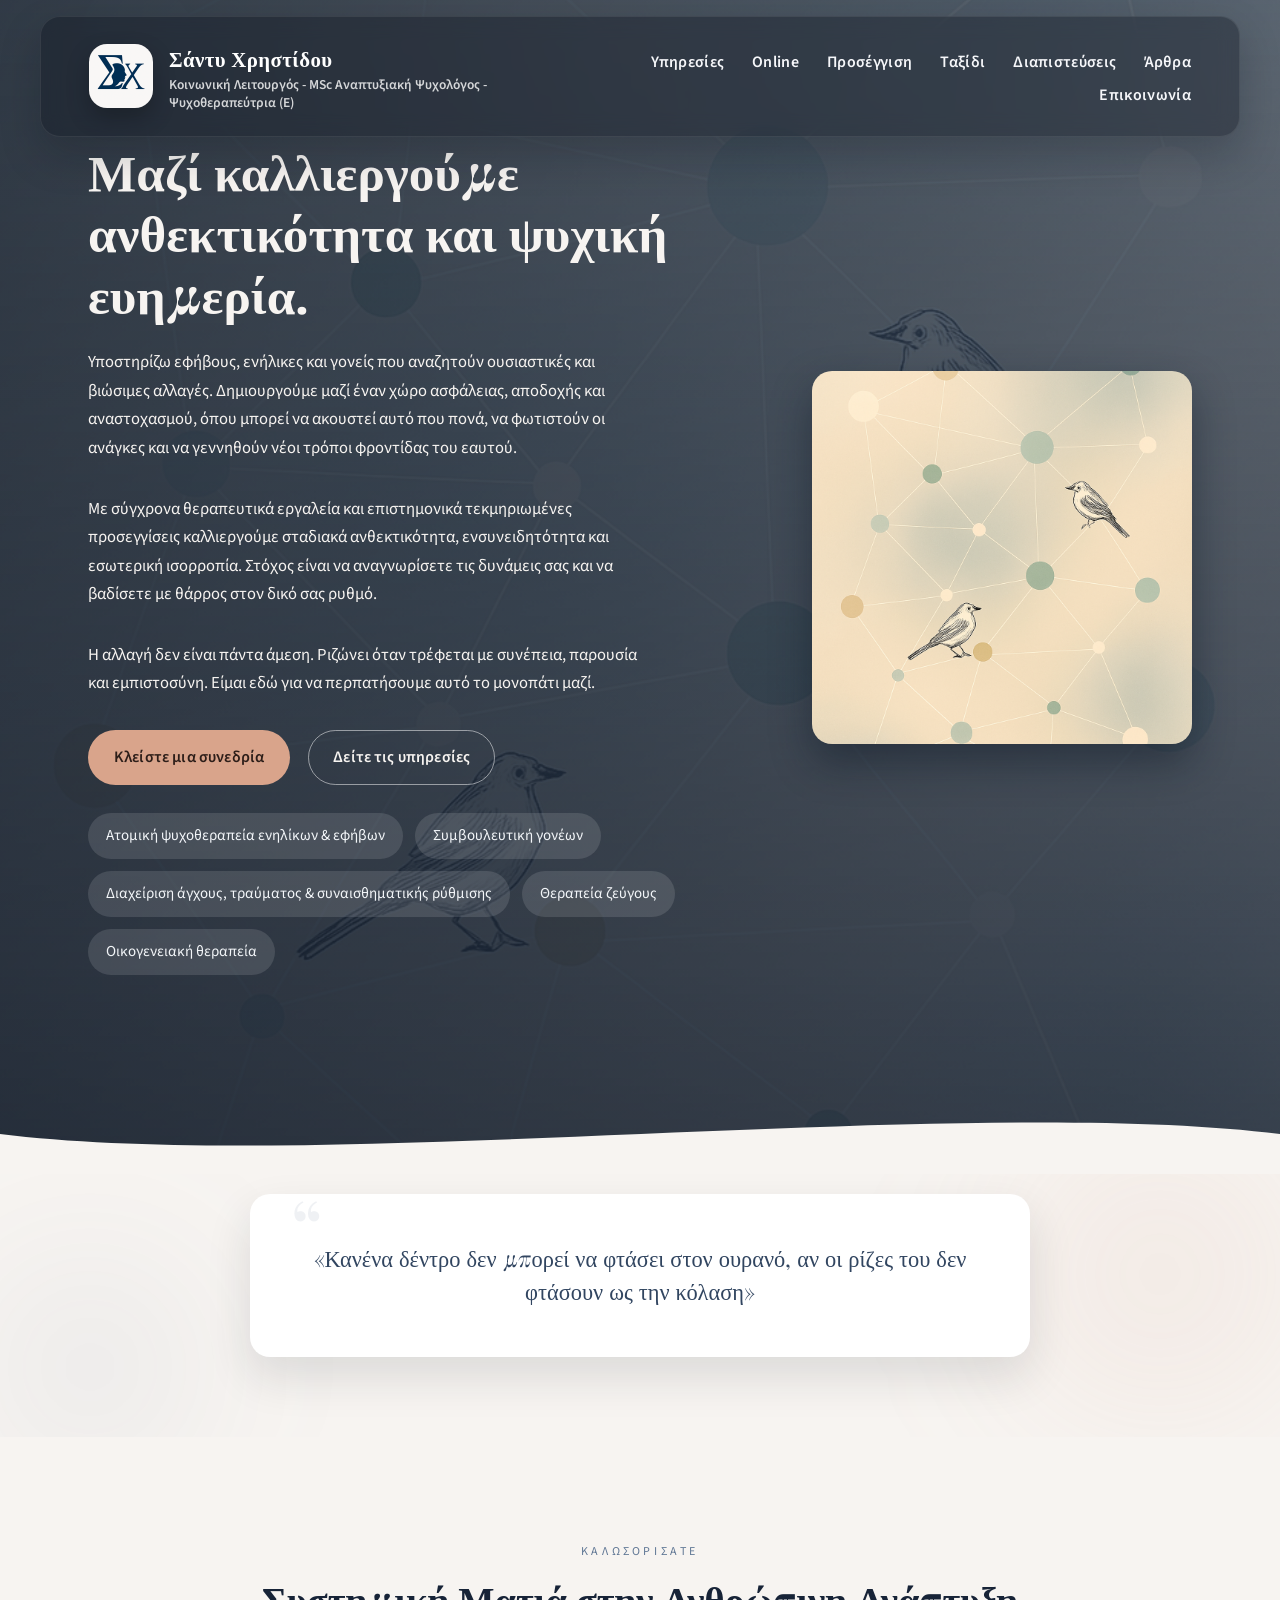
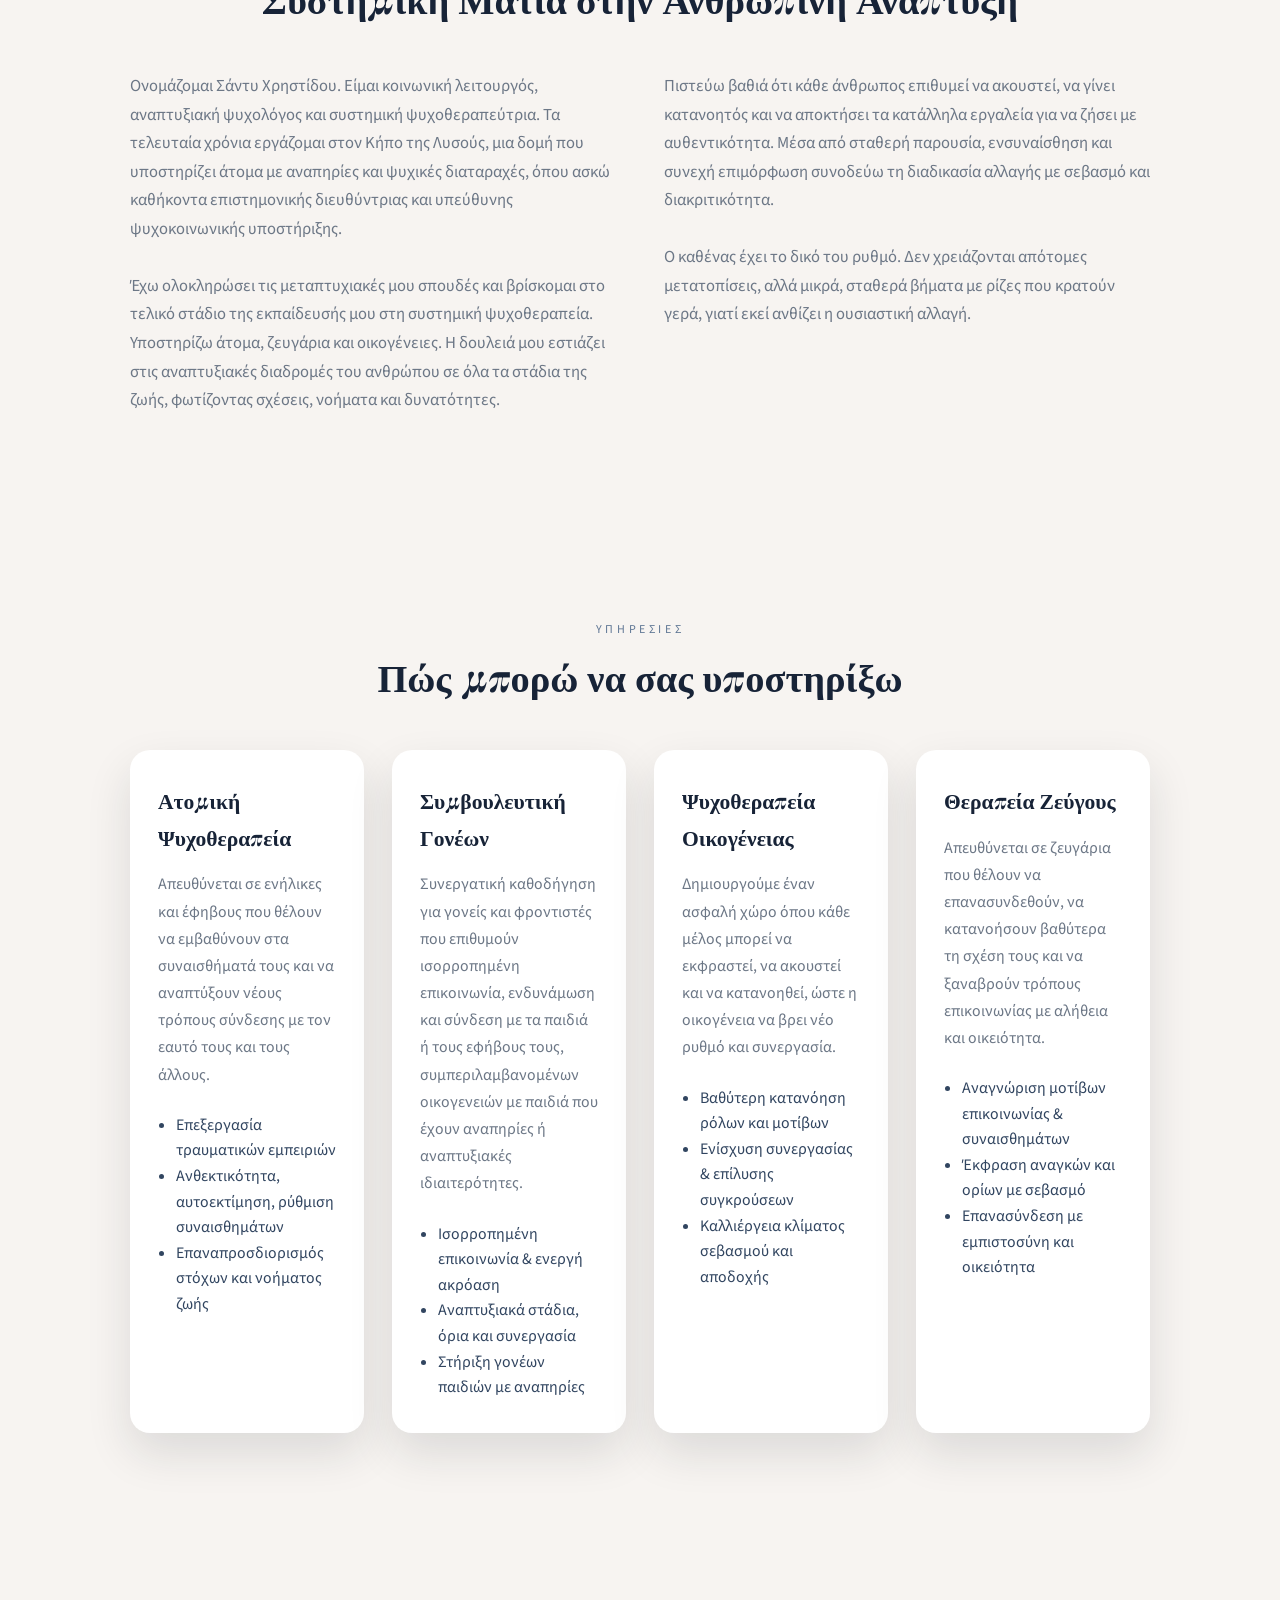
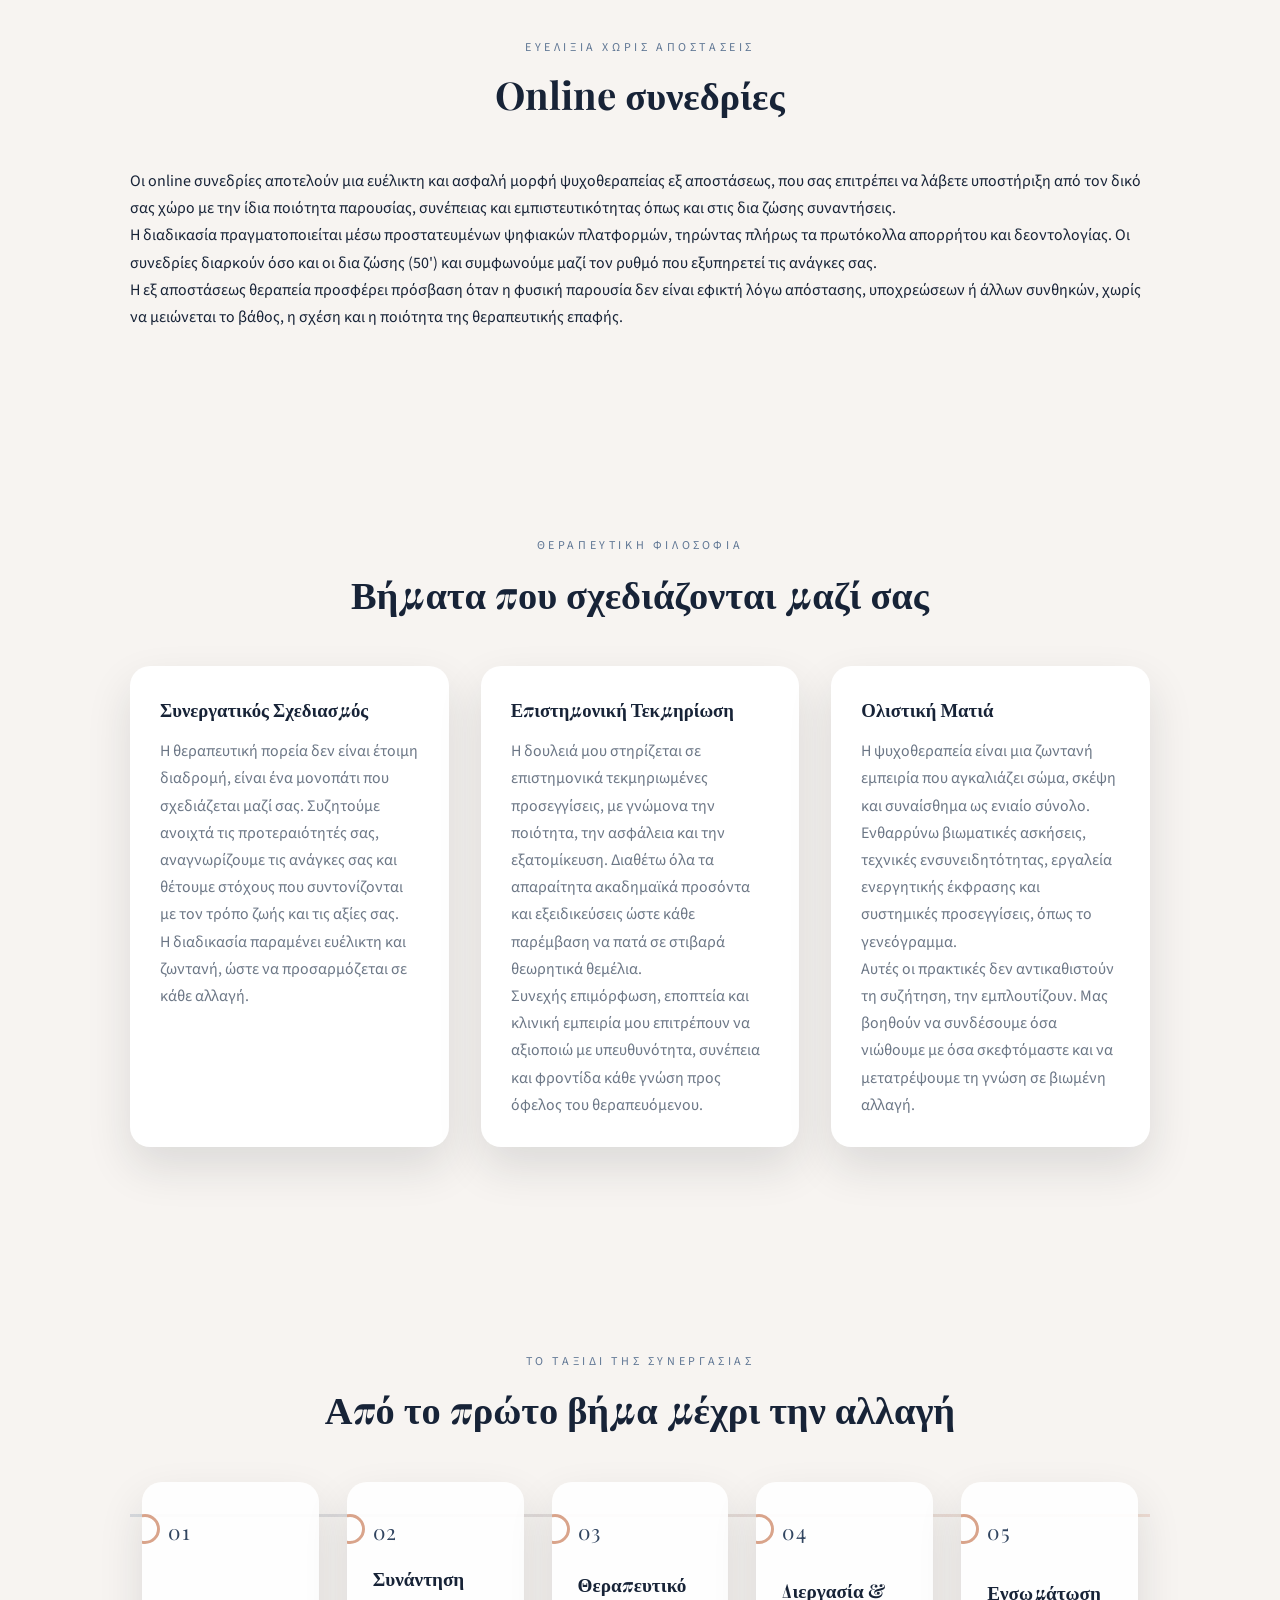
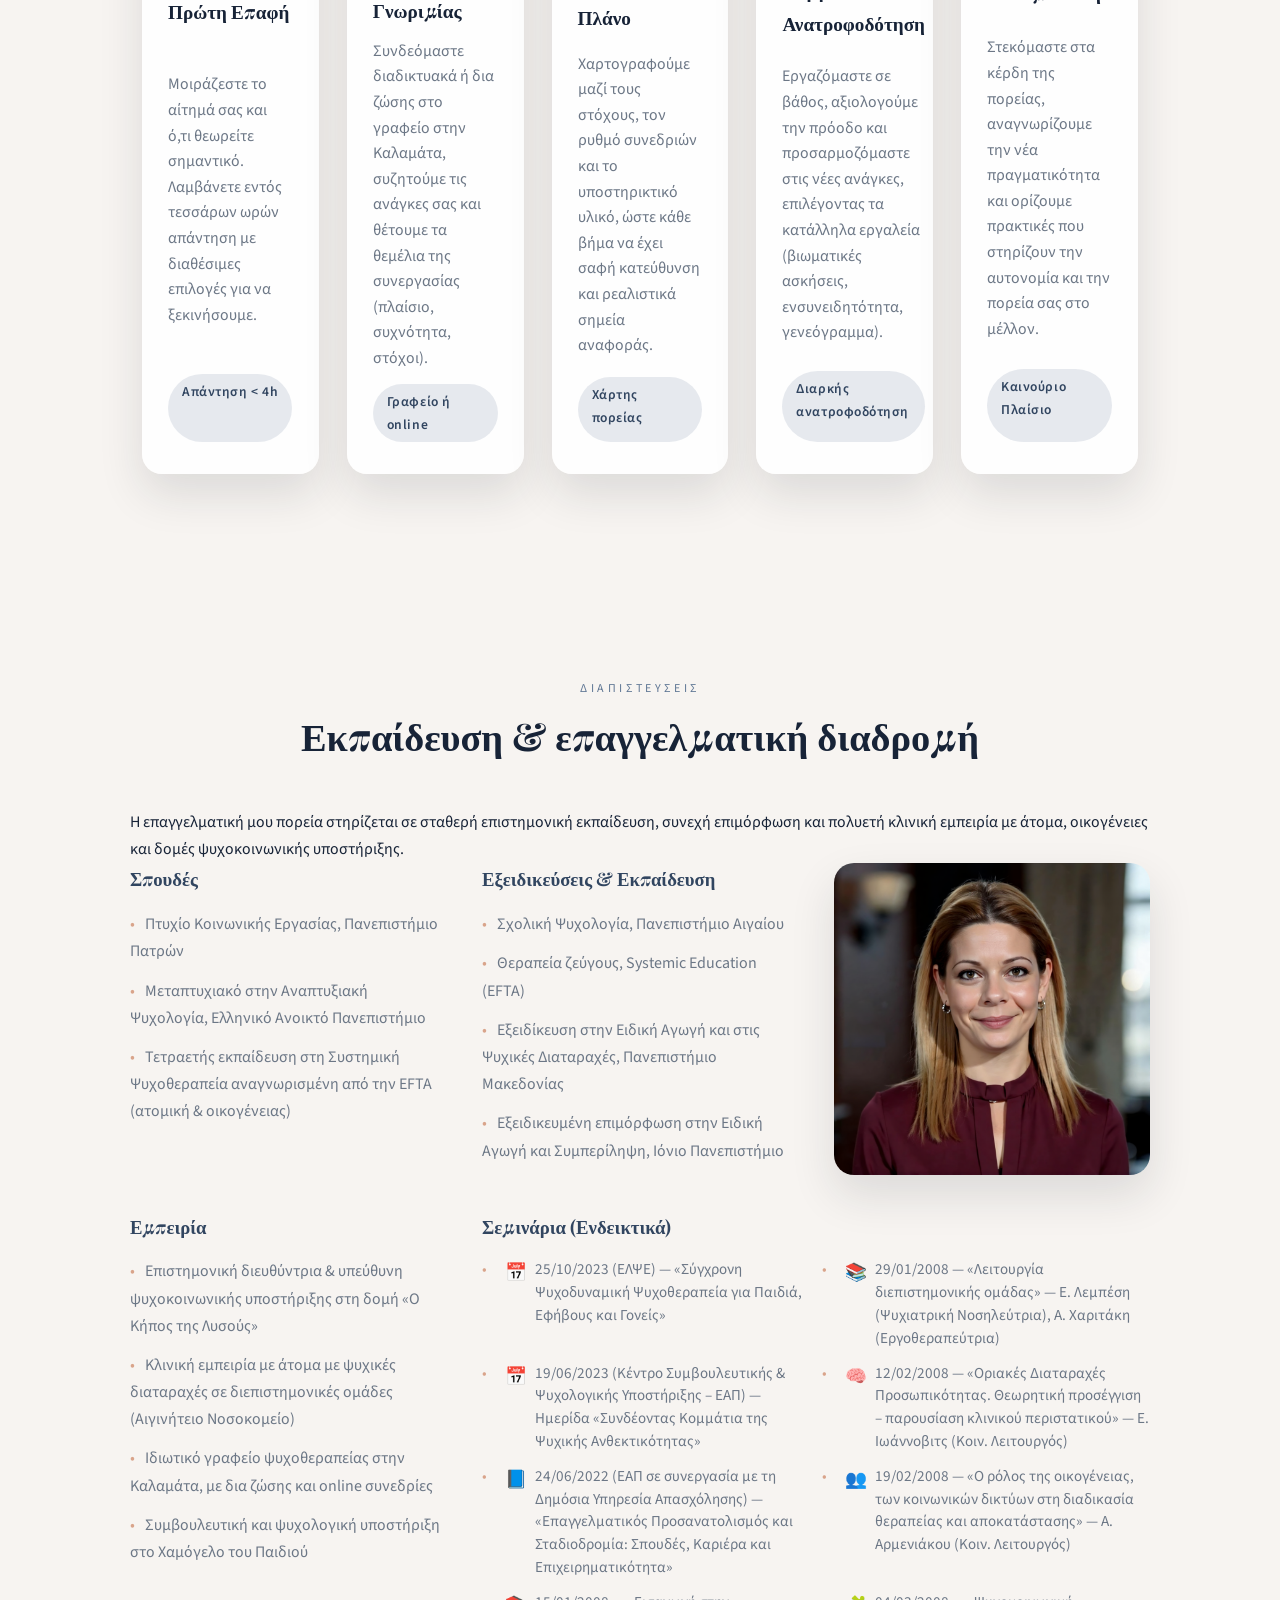
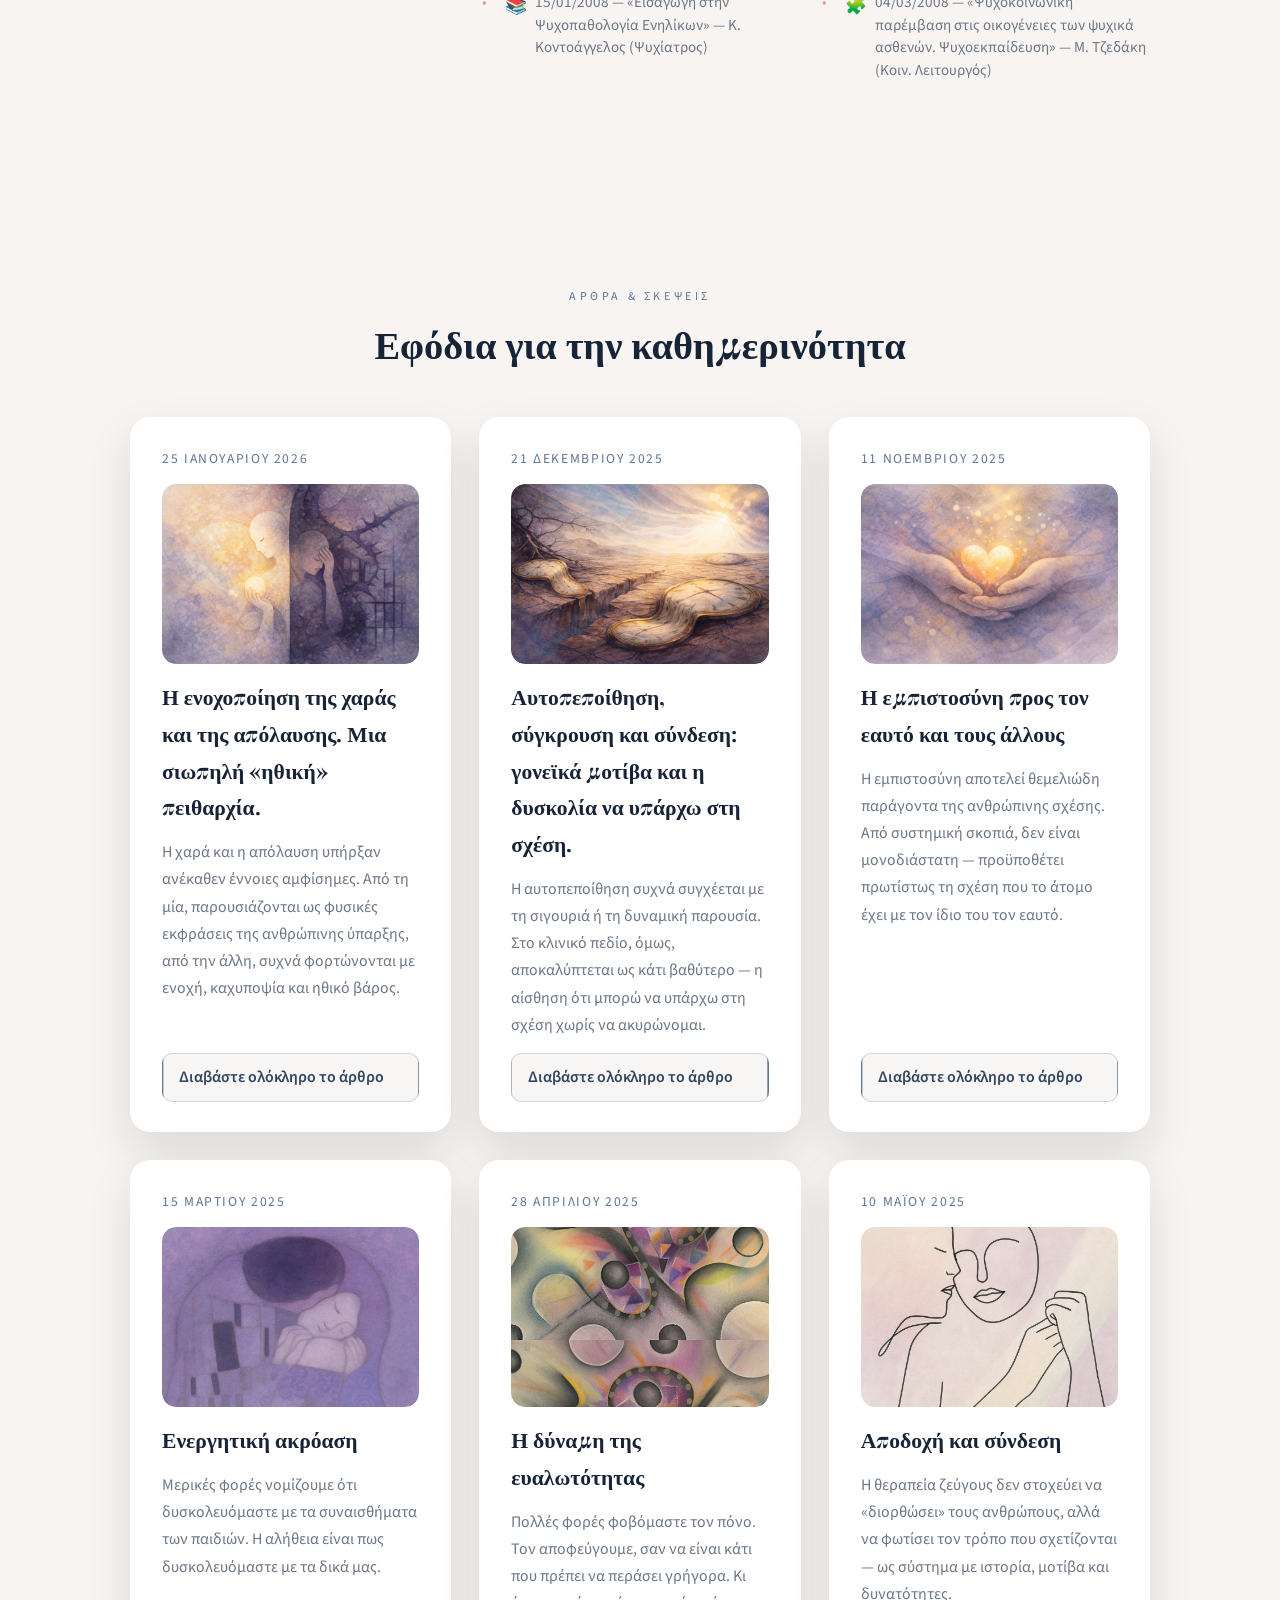
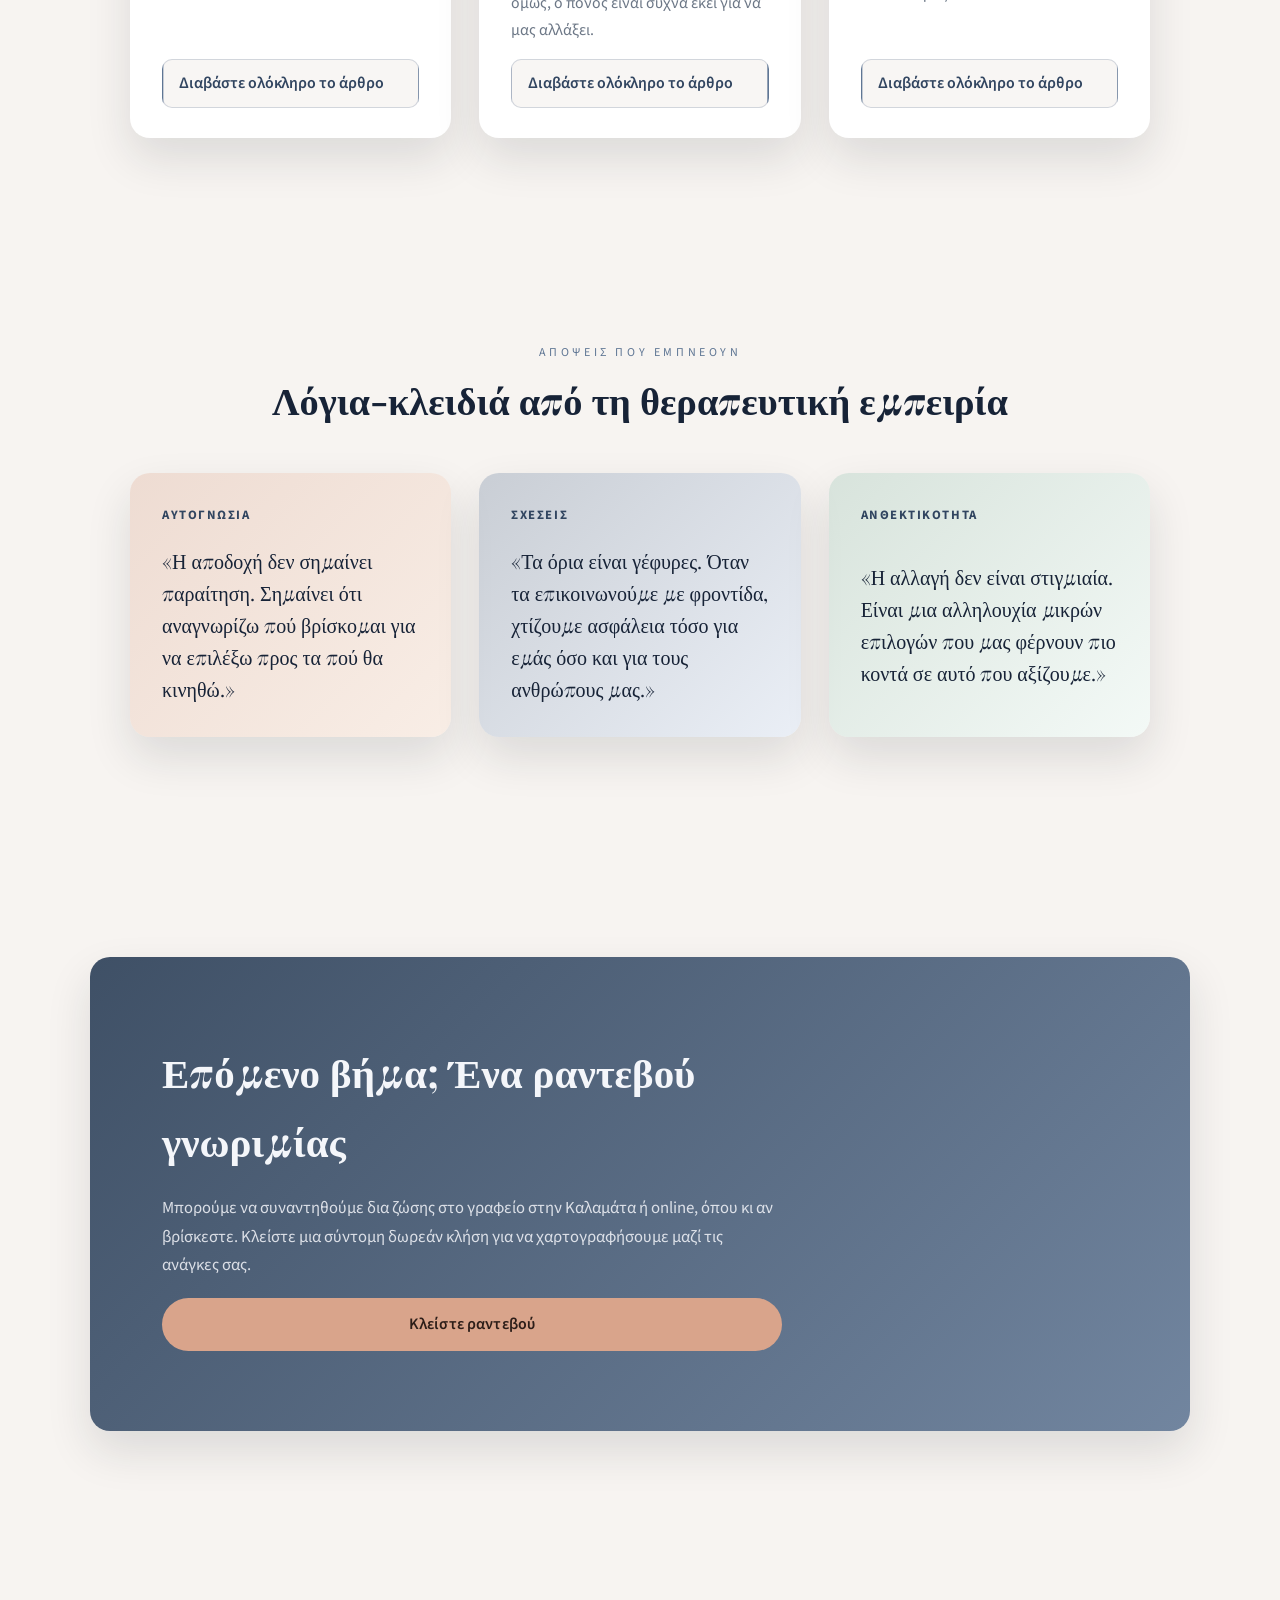
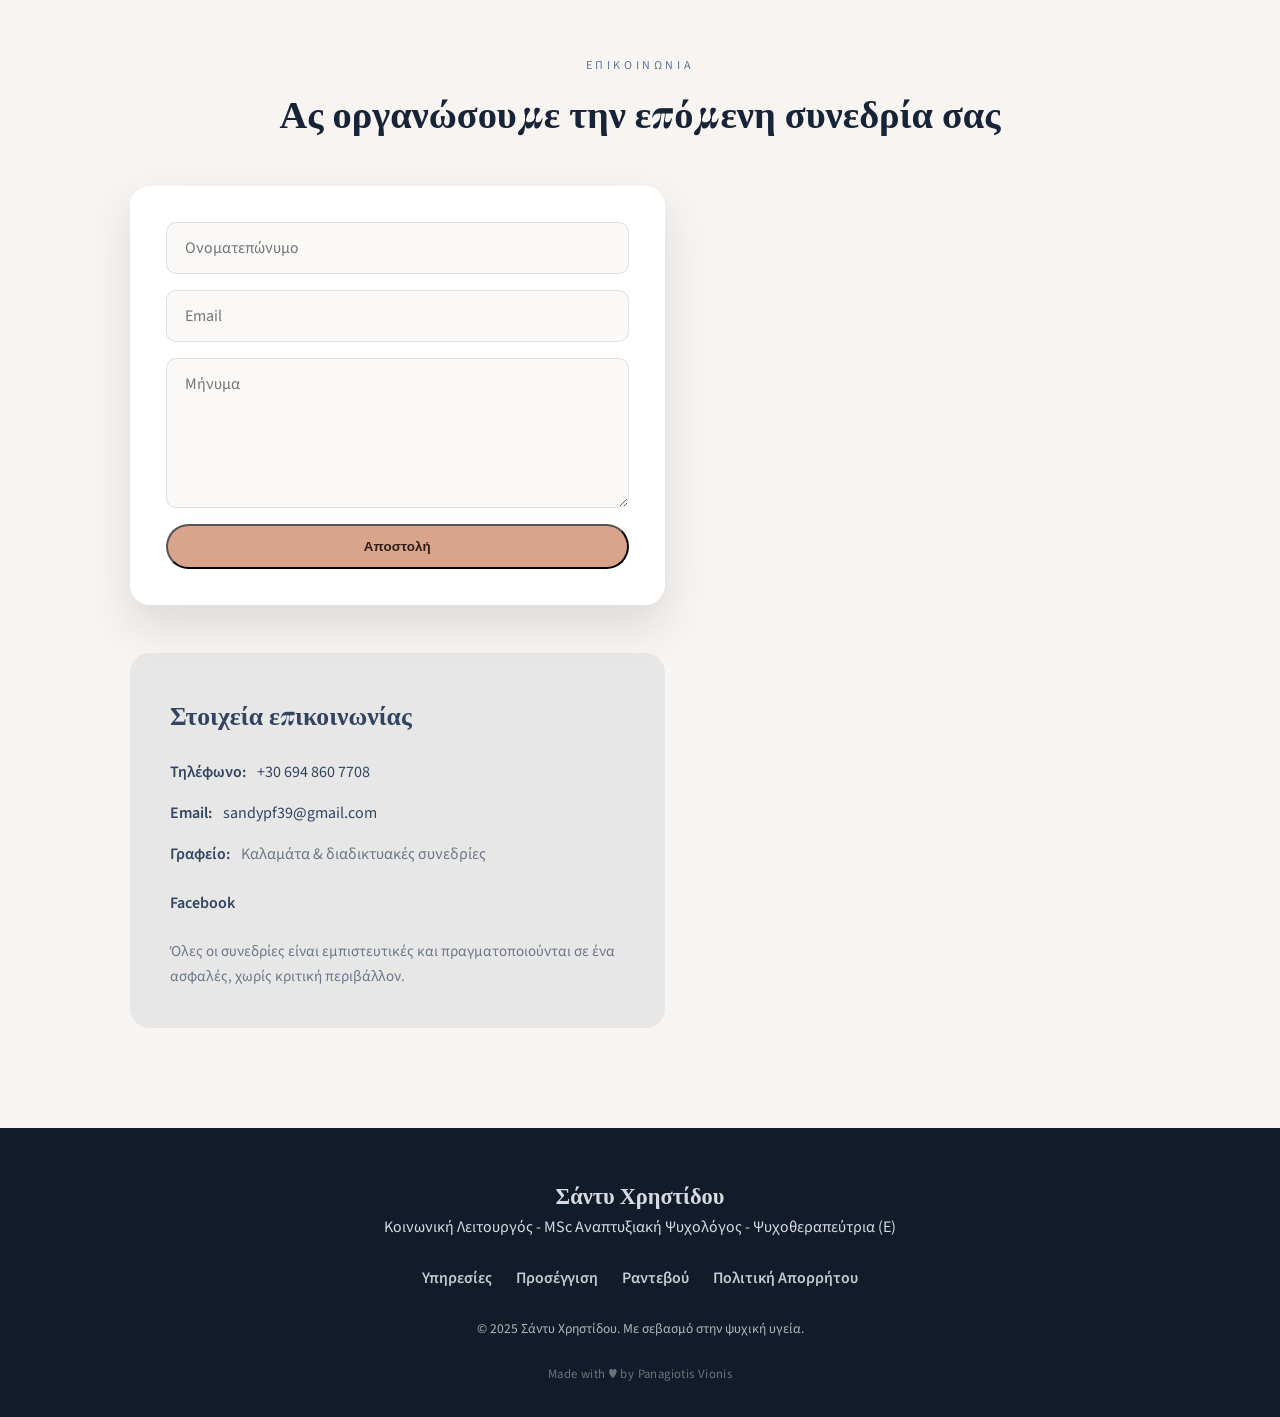
==== index.html @ f2519d98 "Static site for GitHub Pages (Formspree contact form, custom domain) Co-Authored-By: Claude Opus 5.5" ====
<!DOCTYPE html>
<html lang="el">
<head>
  <meta charset="UTF-8">
  <meta name="viewport" content="width=device-width, initial-scale=1.0">
  <title>Σάντυ Χρηστίδου | Κοινωνική Λειτουργός - MSc Αναπτυξιακή Ψυχολόγος - Ψυχοθεραπεύτρια (Ε) - Online Ψυχοθεραπεία</title>
  <meta name="description" content="Online ψυχοθεραπεία με τη Σάντυ Χρηστίδου, κοινωνική λειτουργό, αναπτυξιακή ψυχολόγο και συστημική ψυχοθεραπεύτρια. Ατομικές συνεδρίες ενηλίκων, θεραπεία ζεύγους και συμβουλευτική γονέων, με ασφαλή και εμπιστευτική διαδικτυακή επικοινωνία.">
  
   <!-- Open Graph για social sharing -->
  <meta property="og:title" content="Σάντυ Χρηστίδου | Online Ψυχοθεραπεία & Συστημική Προσέγγιση">
  <meta property="og:description" content="Ατομική θεραπεία, θεραπεία ζεύγους και συμβουλευτική γονέων εξ αποστάσεως. Ασφαλής online ψυχοθεραπεία με σύγχρονα εργαλεία επικοινωνίας.">
  <meta property="og:type" content="website">
  <meta property="og:url" content="https://psychotherapy-schristidou.gr">
  
  <link rel="preconnect" href="https://fonts.googleapis.com">
  <link rel="preconnect" href="https://fonts.gstatic.com" crossorigin>
  <link href="https://fonts.googleapis.com/css2?family=Playfair+Display:wght@500;600&family=Source+Sans+3:wght@300;400;600;700&display=swap" rel="stylesheet">
  <link rel="stylesheet" href="style.css">
  <link rel="icon" type="image/png" href="favicon.jpg" sizes="32x32">
</head>
<body id="top">
  <div class="scroll-progress" id="scrollProgress"></div>

  <header class="hero">
    <div class="hero-bg" id="heroBg"></div>
    <nav class="navbar" aria-label="Κύρια πλοήγηση">
      <a class="logo" href="#top">
        <img src="favicon.jpg" alt="Λογότυπο Σάντυ Χρηστίδου" class="logo-icon">
        <span class="logo-text">
          <strong>Σάντυ Χρηστίδου</strong>
          <small>Κοινωνική Λειτουργός - MSc Αναπτυξιακή Ψυχολόγος - Ψυχοθεραπεύτρια (Ε)</small>
        </span>
      </a>
      <button class="burger" aria-expanded="false" aria-controls="navLinks">
        <span class="sr-only">Menu</span>
        <span class="burger-line"></span>
        <span class="burger-line"></span>
        <span class="burger-line"></span>
      </button>
      <ul id="navLinks" class="nav-links">
        <li><a href="#services">Υπηρεσίες</a></li>
        <li><a href="#online">Online</a></li>
        <li><a href="#approach">Προσέγγιση</a></li>
        <li><a href="#journey">Ταξίδι</a></li>
        <li><a href="#credentials">Διαπιστεύσεις</a></li>
        <li><a href="#blog">Άρθρα</a></li>
        <li><a href="#contact">Επικοινωνία</a></li>
      </ul>
    </nav>

    <div class="hero-content">
      <div class="hero-copy">
        <h1>Μαζί καλλιεργούμε ανθεκτικότητα και ψυχική ευημερία.</h1>
        <p>Υποστηρίζω εφήβους, ενήλικες και γονείς που αναζητούν ουσιαστικές και βιώσιμες αλλαγές. Δημιουργούμε μαζί έναν χώρο ασφάλειας, αποδοχής και αναστοχασμού, όπου μπορεί να ακουστεί αυτό που πονά, να φωτιστούν οι ανάγκες και να γεννηθούν νέοι τρόποι φροντίδας του εαυτού.</p>
        <p>Με σύγχρονα θεραπευτικά εργαλεία και επιστημονικά τεκμηριωμένες προσεγγίσεις καλλιεργούμε σταδιακά ανθεκτικότητα, ενσυνειδητότητα και εσωτερική ισορροπία. Στόχος είναι να αναγνωρίσετε τις δυνάμεις σας και να βαδίσετε με θάρρος στον δικό σας ρυθμό.</p>
        <p>Η αλλαγή δεν είναι πάντα άμεση. Ριζώνει όταν τρέφεται με συνέπεια, παρουσία και εμπιστοσύνη. Είμαι εδώ για να περπατήσουμε αυτό το μονοπάτι μαζί.</p>
        <div class="hero-cta">
          <a class="btn primary" href="#contact">Κλείστε μια συνεδρία</a>
          <a class="btn ghost" href="#services">Δείτε τις υπηρεσίες</a>
        </div>
        <ul class="hero-highlights">
          <li>Ατομική ψυχοθεραπεία ενηλίκων &amp; εφήβων</li>
          <li>Συμβουλευτική γονέων</li>
          <li>Διαχείριση άγχους, τραύματος &amp; συναισθηματικής ρύθμισης</li>
          <li>Θεραπεία ζεύγους</li>
          <li>Οικογενειακή θεραπεία</li>
        </ul>
      </div>

      <div class="mini-slider" aria-label="Γκαλερί φωτογραφιών χώρου και συνεδριών">
        <img class="slide is-active" src="6.jpg" alt="Χώρος υποδοχής">
        <img class="slide" src="14.jpg" alt="Γωνιά συζήτησης">
        <img class="slide" src="13.jpg" alt="Γωνιά συζήτησης">
      </div>
    </div>
    <div class="wave-divider" aria-hidden="true">
      <svg viewBox="0 0 1440 80" preserveAspectRatio="none" xmlns="http://www.w3.org/2000/svg">
        <path d="M0,40 C360,80 1080,0 1440,40 L1440,80 L0,80 Z" fill="#f7f4f1"/>
      </svg>
    </div>
  </header>

  <main>
    <section class="quote-section">
      <div class="section-orb orb-1"></div>
      <div class="section-orb orb-2"></div>
      <blockquote>
        <p id="quoteText">«Κανένα δέντρο δεν μπορεί να φτάσει στον ουρανό, αν οι ρίζες του δεν φτάσουν ως την κόλαση»</p>
      </blockquote>
    </section>

    <section id="intro" class="section intro">
      <div class="section-header reveal-on-scroll">
        <span class="eyebrow">Καλωσορίσατε</span>
        <h2>Συστημική Ματιά στην Ανθρώπινη Ανάπτυξη</h2>
      </div>
      <div class="intro-grid">
        <div class="reveal-on-scroll stagger-1">
          <p>Ονομάζομαι Σάντυ Χρηστίδου. Είμαι κοινωνική λειτουργός, αναπτυξιακή ψυχολόγος και συστημική ψυχοθεραπεύτρια. Τα τελευταία χρόνια εργάζομαι στον Κήπο της Λυσούς, μια δομή που υποστηρίζει άτομα με αναπηρίες και ψυχικές διαταραχές, όπου ασκώ καθήκοντα επιστημονικής διευθύντριας και υπεύθυνης ψυχοκοινωνικής υποστήριξης.</p></br>
          <p>Έχω ολοκληρώσει τις μεταπτυχιακές μου σπουδές και βρίσκομαι στο τελικό στάδιο της εκπαίδευσής μου στη συστημική ψυχοθεραπεία. Υποστηρίζω άτομα, ζευγάρια και οικογένειες. Η δουλειά μου εστιάζει στις αναπτυξιακές διαδρομές του ανθρώπου σε όλα τα στάδια της ζωής, φωτίζοντας σχέσεις, νοήματα και δυνατότητες.</p>
        </div>
        <div class="reveal-on-scroll stagger-2">
          <p>Πιστεύω βαθιά ότι κάθε άνθρωπος επιθυμεί να ακουστεί, να γίνει κατανοητός και να αποκτήσει τα κατάλληλα εργαλεία για να ζήσει με αυθεντικότητα. Μέσα από σταθερή παρουσία, ενσυναίσθηση και συνεχή επιμόρφωση συνοδεύω τη διαδικασία αλλαγής με σεβασμό και διακριτικότητα.</p></br>
          <p>Ο καθένας έχει το δικό του ρυθμό. Δεν χρειάζονται απότομες μετατοπίσεις, αλλά μικρά, σταθερά βήματα με ρίζες που κρατούν γερά, γιατί εκεί ανθίζει η ουσιαστική αλλαγή.</p>
        </div>
      </div>
    </section>

    <section id="services" class="section services">
      <div class="section-header reveal-on-scroll">
        <span class="eyebrow">Υπηρεσίες</span>
        <h2>Πώς μπορώ να σας υποστηρίξω</h2>
      </div>
      <div class="card-grid">
        <article class="card reveal-on-scroll stagger-1">
          <h3>Ατομική Ψυχοθεραπεία</h3>
          <p>Απευθύνεται σε ενήλικες και έφηβους που θέλουν να εμβαθύνουν στα συναισθήματά τους και να αναπτύξουν νέους τρόπους σύνδεσης με τον εαυτό τους και τους άλλους.</p>
          <ul>
            <li>Επεξεργασία τραυματικών εμπειριών</li>
            <li>Ανθεκτικότητα, αυτοεκτίμηση, ρύθμιση συναισθημάτων</li>
            <li>Επαναπροσδιορισμός στόχων και νοήματος ζωής</li>
          </ul>
        </article>
        <article class="card reveal-on-scroll stagger-2">
          <h3>Συμβουλευτική Γονέων</h3>
          <p>Συνεργατική καθοδήγηση για γονείς και φροντιστές που επιθυμούν ισορροπημένη επικοινωνία, ενδυνάμωση και σύνδεση με τα παιδιά ή τους εφήβους τους, συμπεριλαμβανομένων οικογενειών με παιδιά που έχουν αναπηρίες ή αναπτυξιακές ιδιαιτερότητες.</p>
          <ul>
            <li>Ισορροπημένη επικοινωνία &amp; ενεργή ακρόαση</li>
            <li>Αναπτυξιακά στάδια, όρια και συνεργασία</li>
            <li>Στήριξη γονέων παιδιών με αναπηρίες</li>
          </ul>
        </article>
        <article class="card reveal-on-scroll stagger-3">
          <h3>Ψυχοθεραπεία Οικογένειας</h3>
          <p>Δημιουργούμε έναν ασφαλή χώρο όπου κάθε μέλος μπορεί να εκφραστεί, να ακουστεί και να κατανοηθεί, ώστε η οικογένεια να βρει νέο ρυθμό και συνεργασία.</p>
          <ul>
            <li>Βαθύτερη κατανόηση ρόλων και μοτίβων</li>
            <li>Ενίσχυση συνεργασίας &amp; επίλυσης συγκρούσεων</li>
            <li>Καλλιέργεια κλίματος σεβασμού και αποδοχής</li>
          </ul>
        </article>
        <article class="card reveal-on-scroll stagger-4">
          <h3>Θεραπεία Ζεύγους</h3>
          <p>Απευθύνεται σε ζευγάρια που θέλουν να επανασυνδεθούν, να κατανοήσουν βαθύτερα τη σχέση τους και να ξαναβρούν τρόπους επικοινωνίας με αλήθεια και οικειότητα.</p>
          <ul>
            <li>Αναγνώριση μοτίβων επικοινωνίας &amp; συναισθημάτων</li>
            <li>Έκφραση αναγκών και ορίων με σεβασμό</li>
            <li>Επανασύνδεση με εμπιστοσύνη και οικειότητα</li>
          </ul>
        </article>
      </div>
    </section>

    <section id="online" class="section online">
      <div class="section-header">
        <span class="eyebrow">Ευελιξία χωρίς αποστάσεις</span>
        <h2>Online συνεδρίες</h2>
      </div>
      <div class="online-content">
        <p>Οι online συνεδρίες αποτελούν μια ευέλικτη και ασφαλή μορφή ψυχοθεραπείας εξ αποστάσεως, που σας επιτρέπει να λάβετε υποστήριξη από τον δικό σας χώρο με την ίδια ποιότητα παρουσίας, συνέπειας και εμπιστευτικότητας όπως και στις δια ζώσης συναντήσεις.</p>
        <p>Η διαδικασία πραγματοποιείται μέσω προστατευμένων ψηφιακών πλατφορμών, τηρώντας πλήρως τα πρωτόκολλα απορρήτου και δεοντολογίας. Οι συνεδρίες διαρκούν όσο και οι δια ζώσης (50') και συμφωνούμε μαζί τον ρυθμό που εξυπηρετεί τις ανάγκες σας.</p>
        <p>Η εξ αποστάσεως θεραπεία προσφέρει πρόσβαση όταν η φυσική παρουσία δεν είναι εφικτή λόγω απόστασης, υποχρεώσεων ή άλλων συνθηκών, χωρίς να μειώνεται το βάθος, η σχέση και η ποιότητα της θεραπευτικής επαφής.</p>
      </div>
    </section>

    <section id="approach" class="section approach">
      <div class="section-header reveal-on-scroll">
        <span class="eyebrow">Θεραπευτική φιλοσοφία</span>
        <h2>Βήματα που σχεδιάζονται μαζί σας</h2>
      </div>
      <div class="approach-grid">
        <article class="reveal-on-scroll stagger-1">
          <h3>Συνεργατικός Σχεδιασμός</h3>
          <p>Η θεραπευτική πορεία δεν είναι έτοιμη διαδρομή, είναι ένα μονοπάτι που σχεδιάζεται μαζί σας. Συζητούμε ανοιχτά τις προτεραιότητές σας, αναγνωρίζουμε τις ανάγκες σας και θέτουμε στόχους που συντονίζονται με τον τρόπο ζωής και τις αξίες σας.</p>
          <p>Η διαδικασία παραμένει ευέλικτη και ζωντανή, ώστε να προσαρμόζεται σε κάθε αλλαγή.</p>
        </article>
        <article class="reveal-on-scroll stagger-2">
          <h3>Επιστημονική Τεκμηρίωση</h3>
          <p>Η δουλειά μου στηρίζεται σε επιστημονικά τεκμηριωμένες προσεγγίσεις, με γνώμονα την ποιότητα, την ασφάλεια και την εξατομίκευση. Διαθέτω όλα τα απαραίτητα ακαδημαϊκά προσόντα και εξειδικεύσεις ώστε κάθε παρέμβαση να πατά σε στιβαρά θεωρητικά θεμέλια.</p>
          <p>Συνεχής επιμόρφωση, εποπτεία και κλινική εμπειρία μου επιτρέπουν να αξιοποιώ με υπευθυνότητα, συνέπεια και φροντίδα κάθε γνώση προς όφελος του θεραπευόμενου.</p>
        </article>
        <article class="reveal-on-scroll stagger-3">
          <h3>Ολιστική Ματιά</h3>
          <p>Η ψυχοθεραπεία είναι μια ζωντανή εμπειρία που αγκαλιάζει σώμα, σκέψη και συναίσθημα ως ενιαίο σύνολο. Ενθαρρύνω βιωματικές ασκήσεις, τεχνικές ενσυνειδητότητας, εργαλεία ενεργητικής έκφρασης και συστημικές προσεγγίσεις, όπως το γενεόγραμμα.</p>
          <p>Αυτές οι πρακτικές δεν αντικαθιστούν τη συζήτηση, την εμπλουτίζουν. Μας βοηθούν να συνδέσουμε όσα νιώθουμε με όσα σκεφτόμαστε και να μετατρέψουμε τη γνώση σε βιωμένη αλλαγή.</p>
        </article>
      </div>
    </section>

    <section id="journey" class="section journey">
      <div class="section-header">
        <span class="eyebrow">Το ταξίδι της συνεργασίας</span>
        <h2>Από το πρώτο βήμα μέχρι την αλλαγή</h2>
      </div>
      <div class="timeline-track">
        <article class="timeline-step reveal-on-scroll">
          <span class="step-number">01</span>
          <h3>Πρώτη Επαφή</h3>
          <p>Μοιράζεστε το αίτημά σας και ό,τι θεωρείτε σημαντικό. Λαμβάνετε εντός τεσσάρων ωρών απάντηση με διαθέσιμες επιλογές για να ξεκινήσουμε.</p>
          <span class="step-tag">Απάντηση &lt; 4h</span>
        </article>
        <article class="timeline-step reveal-on-scroll">
          <span class="step-number">02</span>
          <h3>Συνάντηση Γνωριμίας</h3>
          <p>Συνδεόμαστε διαδικτυακά ή δια ζώσης στο γραφείο στην Καλαμάτα, συζητούμε τις ανάγκες σας και θέτουμε τα θεμέλια της συνεργασίας (πλαίσιο, συχνότητα, στόχοι).</p>
          <span class="step-tag">Γραφείο ή online</span>
        </article>
        <article class="timeline-step reveal-on-scroll">
          <span class="step-number">03</span>
          <h3>Θεραπευτικό Πλάνο</h3>
          <p>Χαρτογραφούμε μαζί τους στόχους, τον ρυθμό συνεδριών και το υποστηρικτικό υλικό, ώστε κάθε βήμα να έχει σαφή κατεύθυνση και ρεαλιστικά σημεία αναφοράς.</p>
          <span class="step-tag">Χάρτης πορείας</span>
        </article>
        <article class="timeline-step reveal-on-scroll">
          <span class="step-number">04</span>
          <h3>Διεργασία &amp; Ανατροφοδότηση</h3>
          <p>Εργαζόμαστε σε βάθος, αξιολογούμε την πρόοδο και προσαρμοζόμαστε στις νέες ανάγκες, επιλέγοντας τα κατάλληλα εργαλεία (βιωματικές ασκήσεις, ενσυνειδητότητα, γενεόγραμμα).</p>
          <span class="step-tag">Διαρκής ανατροφοδότηση</span>
        </article>
        <article class="timeline-step reveal-on-scroll">
          <span class="step-number">05</span>
          <h3>Ενσωμάτωση</h3>
          <p>Στεκόμαστε στα κέρδη της πορείας, αναγνωρίζουμε την νέα πραγματικότητα και ορίζουμε πρακτικές που στηρίζουν την αυτονομία και την πορεία σας στο μέλλον.</p>
          <span class="step-tag">Καινούριο Πλαίσιο</span>
        </article>
      </div>
    </section>

    <section id="credentials" class="section credentials">
      <div class="section-header">
        <span class="eyebrow">Διαπιστεύσεις</span>
        <h2>Εκπαίδευση &amp; επαγγελματική διαδρομή</h2>
      </div>
      <p class="section-lead">Η επαγγελματική μου πορεία στηρίζεται σε σταθερή επιστημονική εκπαίδευση, συνεχή επιμόρφωση και πολυετή κλινική εμπειρία με άτομα, οικογένειες και δομές ψυχοκοινωνικής υποστήριξης.</p>
      <div class="credentials-grid">
        <div>
          <h3>Σπουδές</h3>
          <ul>
            <li>Πτυχίο Κοινωνικής Εργασίας, Πανεπιστήμιο Πατρών</li>
            <li>Μεταπτυχιακό στην Αναπτυξιακή Ψυχολογία, Ελληνικό Ανοικτό Πανεπιστήμιο</li>
            <li>Τετραετής εκπαίδευση στη Συστημική Ψυχοθεραπεία αναγνωρισμένη από την EFTA (ατομική &amp; οικογένειας)</li>
          </ul>
        </div>
        <div>
          <h3>Εξειδικεύσεις &amp; Εκπαίδευση</h3>
          <ul>
            <li>Σχολική Ψυχολογία, Πανεπιστήμιο Αιγαίου</li>
            <li>Θεραπεία ζεύγους, Systemic Education (EFTA)</li>
            <li>Εξειδίκευση στην Ειδική Αγωγή και στις Ψυχικές Διαταραχές, Πανεπιστήμιο Μακεδονίας</li>
            <li>Εξειδικευμένη επιμόρφωση στην Ειδική Αγωγή και Συμπερίληψη, Ιόνιο Πανεπιστήμιο</li>
          </ul>
        </div>
        <div class="credentials-visual">
          <img src="7.jpg" alt="Ατμοσφαιρική εικόνα που αποπνέει ηρεμία και επαγγελματισμό" loading="lazy">
        </div>
        <div class="experience-block">
          <h3>Εμπειρία</h3>
          <ul>
            <li>Επιστημονική διευθύντρια &amp; υπεύθυνη ψυχοκοινωνικής υποστήριξης στη δομή «Ο Κήπος της Λυσούς»</li>
            <li>Κλινική εμπειρία με άτομα με ψυχικές διαταραχές σε διεπιστημονικές ομάδες (Αιγινήτειο Νοσοκομείο)</li>
            <li>Ιδιωτικό γραφείο ψυχοθεραπείας στην Καλαμάτα, με δια ζώσης και online συνεδρίες</li>
            <li>Συμβουλευτική και ψυχολογική υποστήριξη στο Χαμόγελο του Παιδιού</li>
          </ul>
        </div>
        <div class="seminars-block">
  <h3>Σεμινάρια (Ενδεικτικά)</h3>
  <ul class="seminars-grid">
    <li>
      <span class="seminar-icon">📅</span>
      25/10/2023 (ΕΛΨΕ) — «Σύγχρονη Ψυχοδυναμική Ψυχοθεραπεία για Παιδιά, Εφήβους και Γονείς»
    </li>

    <li>
      <span class="seminar-icon">📅</span>
      19/06/2023 (Κέντρο Συμβουλευτικής &amp; Ψυχολογικής Υποστήριξης – ΕΑΠ) — 
      Ημερίδα «Συνδέοντας Κομμάτια της Ψυχικής Ανθεκτικότητας»
    </li>

    <li>
      <span class="seminar-icon">📘</span>
      24/06/2022 (ΕΑΠ σε συνεργασία με τη Δημόσια Υπηρεσία Απασχόλησης) — 
      «Επαγγελματικός Προσανατολισμός και Σταδιοδρομία: Σπουδές, Καριέρα και Επιχειρηματικότητα»
    </li>

    <li>
      <span class="seminar-icon">📚</span>
      15/01/2008 — «Εισαγωγή στην Ψυχοπαθολογία Ενηλίκων» — Κ. Κοντοάγγελος (Ψυχίατρος)
    </li>

    <li>
      <span class="seminar-icon">📚</span>
      29/01/2008 — «Λειτουργία διεπιστημονικής ομάδας» — Ε. Λεμπέση (Ψυχιατρική Νοσηλεύτρια), 
      Α. Χαριτάκη (Εργοθεραπεύτρια)
    </li>

    <li>
      <span class="seminar-icon">🧠</span>
      12/02/2008 — «Οριακές Διαταραχές Προσωπικότητας. Θεωρητική προσέγγιση – παρουσίαση κλινικού περιστατικού» — 
      Ε. Ιωάννοβιτς (Κοιν. Λειτουργός)
    </li>

    <li>
      <span class="seminar-icon">👥</span>
      19/02/2008 — «Ο ρόλος της οικογένειας, των κοινωνικών δικτύων στη διαδικασία θεραπείας και αποκατάστασης» — 
      Α. Αρμενιάκου (Κοιν. Λειτουργός)
    </li>

    <li>
      <span class="seminar-icon">🧩</span>
      04/03/2008 — «Ψυχοκοινωνική παρέμβαση στις οικογένειες των ψυχικά ασθενών. Ψυχοεκπαίδευση» — 
      Μ. Τζεδάκη (Κοιν. Λειτουργός)
    </li>
  </ul>
</div>

      </div>
    </section>

    <section id="blog" class="section blog">
      <div class="section-header reveal-on-scroll">
        <span class="eyebrow">Άρθρα &amp; σκέψεις</span>
        <h2>Εφόδια για την καθημερινότητα</h2>
      </div>
      <div class="blog-grid">

        <article class="blog-card reveal-on-scroll stagger-1">
          <span class="blog-meta">25 Ιανουαρίου 2026</span>
          <div class="blog-thumb">
            <img src="15.jpg" alt="Η ενοχοποίηση της χαράς και της απόλαυσης. Μια σιωπηλή «ηθική» πειθαρχία." loading="lazy">
          </div>
          <h3>Η ενοχοποίηση της χαράς και της απόλαυσης. Μια σιωπηλή «ηθική» πειθαρχία.</h3>
          <div class="blog-excerpt">
            <p>Η χαρά και η απόλαυση υπήρξαν ανέκαθεν έννοιες αμφίσημες. Από τη μία, παρουσιάζονται ως φυσικές εκφράσεις της ανθρώπινης ύπαρξης, από την άλλη, συχνά φορτώνονται με ενοχή, καχυποψία και ηθικό βάρος.</p>
          </div>
          <a class="read-more" href="articles/enohopoiisi-xaras.html">Διαβάστε ολόκληρο το άρθρο</a>
        </article>

        <article class="blog-card reveal-on-scroll stagger-2">
          <span class="blog-meta">21 Δεκεμβρίου 2025</span>
          <div class="blog-thumb">
            <img src="16.jpg" alt="Αυτοπεποίθηση, σύγκρουση και σύνδεση: γονεϊκά μοτίβα και η δυσκολία να υπάρχω στη σχέση." loading="lazy">
          </div>
          <h3>Αυτοπεποίθηση, σύγκρουση και σύνδεση: γονεϊκά μοτίβα και η δυσκολία να υπάρχω στη σχέση.</h3>
          <div class="blog-excerpt">
            <p>Η αυτοπεποίθηση συχνά συγχέεται με τη σιγουριά ή τη δυναμική παρουσία. Στο κλινικό πεδίο, όμως, αποκαλύπτεται ως κάτι βαθύτερο — η αίσθηση ότι μπορώ να υπάρχω στη σχέση χωρίς να ακυρώνομαι.</p>
          </div>
          <a class="read-more" href="articles/aftopepoithisi-sygkrousi.html">Διαβάστε ολόκληρο το άρθρο</a>
        </article>

        <article class="blog-card reveal-on-scroll stagger-3">
          <span class="blog-meta">11 Νοεμβρίου 2025</span>
          <div class="blog-thumb">
            <img src="17.jpg" alt="Η εμπιστοσύνη προς τον εαυτό και τους άλλους" loading="lazy">
          </div>
          <h3>Η εμπιστοσύνη προς τον εαυτό και τους άλλους</h3>
          <div class="blog-excerpt">
            <p>Η εμπιστοσύνη αποτελεί θεμελιώδη παράγοντα της ανθρώπινης σχέσης. Από συστημική σκοπιά, δεν είναι μονοδιάστατη — προϋποθέτει πρωτίστως τη σχέση που το άτομο έχει με τον ίδιο του τον εαυτό.</p>
          </div>
          <a class="read-more" href="articles/empistosyni.html">Διαβάστε ολόκληρο το άρθρο</a>
        </article>

        <article class="blog-card reveal-on-scroll stagger-4">
          <span class="blog-meta">15 Μαρτίου 2025</span>
          <div class="blog-thumb">
            <img src="10.jpg" alt="Πώς να ακούω το παιδί μου" loading="lazy">
          </div>
          <h3>Ενεργητική ακρόαση</h3>
          <div class="blog-excerpt">
            <p>Μερικές φορές νομίζουμε ότι δυσκολευόμαστε με τα συναισθήματα των παιδιών. Η αλήθεια είναι πως δυσκολευόμαστε με τα δικά μας.</p>
          </div>
          <a class="read-more" href="articles/energitiki-akroasi.html">Διαβάστε ολόκληρο το άρθρο</a>
        </article>

        <article class="blog-card reveal-on-scroll stagger-5">
          <span class="blog-meta">28 Απριλίου 2025</span>
          <div class="blog-thumb">
            <img src="11.jpg" alt="Πόνος" loading="lazy">
          </div>
          <h3>Η δύναμη της ευαλωτότητας</h3>
          <div class="blog-excerpt">
            <p>Πολλές φορές φοβόμαστε τον πόνο. Τον αποφεύγουμε, σαν να είναι κάτι που πρέπει να περάσει γρήγορα. Κι όμως, ο πόνος είναι συχνά εκεί για να μας αλλάξει.</p>
          </div>
          <a class="read-more" href="articles/dynamh-eyalototitas.html">Διαβάστε ολόκληρο το άρθρο</a>
        </article>
        
        <article class="blog-card reveal-on-scroll stagger-6">
          <span class="blog-meta">10 Μαΐου 2025</span>
          <div class="blog-thumb">
            <img src="12.jpg" alt="Θεραπεία ζεύγους" loading="lazy">
          </div>
          <h3>Αποδοχή και σύνδεση</h3>
          <div class="blog-excerpt">
            <p>Η θεραπεία ζεύγους δεν στοχεύει να «διορθώσει» τους ανθρώπους, αλλά να φωτίσει τον τρόπο που σχετίζονται — ως σύστημα με ιστορία, μοτίβα και δυνατότητες.</p>
          </div>
          <a class="read-more" href="articles/apodoxi-syndesi.html">Διαβάστε ολόκληρο το άρθρο</a>
        </article>
      </div>
    </section>

    <section id="insights" class="section insights">
      <div class="section-header">
        <span class="eyebrow">Απόψεις που εμπνέουν</span>
        <h2>Λόγια-κλειδιά από τη θεραπευτική εμπειρία</h2>
      </div>
      <div class="insights-grid">
        <article class="insight-card">
          <span class="insight-tag">Αυτογνωσία</span>
          <p>«Η αποδοχή δεν σημαίνει παραίτηση. Σημαίνει ότι αναγνωρίζω πού βρίσκομαι για να επιλέξω προς τα πού θα κινηθώ.»</p>
        </article>
        <article class="insight-card">
          <span class="insight-tag">Σχέσεις</span>
          <p>«Τα όρια είναι γέφυρες. Όταν τα επικοινωνούμε με φροντίδα, χτίζουμε ασφάλεια τόσο για εμάς όσο και για τους ανθρώπους μας.»</p>
        </article>
        <article class="insight-card">
          <span class="insight-tag">Ανθεκτικότητα</span>
          <p>«Η αλλαγή δεν είναι στιγμιαία. Είναι μια αλληλουχία μικρών επιλογών που μας φέρνουν πιο κοντά σε αυτό που αξίζουμε.»</p>
        </article>
      </div>
    </section>

    <section class="cta-banner">
      <div class="cta-content">
        <h2>Επόμενο βήμα; Ένα ραντεβού γνωριμίας</h2>
        <p>Μπορούμε να συναντηθούμε δια ζώσης στο γραφείο στην Καλαμάτα ή online, όπου κι αν βρίσκεστε. Κλείστε μια σύντομη δωρεάν κλήση για να χαρτογραφήσουμε μαζί τις ανάγκες σας.</p>
        <a class="btn primary" href="#contact">Κλείστε ραντεβού</a>
      </div>
    </section>

    <section id="contact" class="section contact">
      <div class="section-header">
        <span class="eyebrow">Επικοινωνία</span>
        <h2>Ας οργανώσουμε την επόμενη συνεδρία σας</h2>
      </div>
      <div class="contact-grid">
      <form
  id="contactForm"
  action="https://formspree.io/f/YOUR_FORM_ID"
  method="POST"
>
  <input type="hidden" name="_subject" value="Νέο μήνυμα από τη φόρμα επικοινωνίας">
  <input type="text" name="_gotcha" style="display:none" tabindex="-1" autocomplete="off">
  <input type="text" name="name" placeholder="Ονοματεπώνυμο" required>
  <input type="email" name="email" placeholder="Email" required>
  <textarea name="message" placeholder="Μήνυμα" required></textarea>

  <button type="submit" class="btn primary">Αποστολή</button>
</form>


<p id="formMessage"></p> <!-- μπορείς να το αφήσεις, δεν θα το πειράξουμε με JS -->


        <div class="contact-info">
          <h3>Στοιχεία επικοινωνίας</h3>
          <ul>
            <li><span>Τηλέφωνο:</span> <a href="tel:+306948607708">+30 694 860 7708</a></li>
            <li><span>Email:</span> <a href="mailto:sandypf39@gmail.com">sandypf39@gmail.com</a></li>
            <li><span>Γραφείο:</span> Καλαμάτα &amp; διαδικτυακές συνεδρίες</li>
          </ul>
          <div class="contact-social">
            <a href="https://www.facebook.com/profile.php?id=61581702181201" aria-label="Facebook" target="_blank" rel="noopener">Facebook</a>
          </div>
          <p class="contact-note">Όλες οι συνεδρίες είναι εμπιστευτικές και πραγματοποιούνται σε ένα ασφαλές, χωρίς κριτική περιβάλλον.</p>
        </div>
      </div>
    </section>
  </main>

  <footer class="footer">
    <div>
      <strong>Σάντυ Χρηστίδου</strong>
      <p>Κοινωνική Λειτουργός - MSc Αναπτυξιακή Ψυχολόγος - Ψυχοθεραπεύτρια (Ε)</p>
    </div>
    <div class="footer-links">
      <a href="#services">Υπηρεσίες</a>
      <a href="#approach">Προσέγγιση</a>
      <a href="#contact">Ραντεβού</a>
      <a href="#">Πολιτική Απορρήτου</a>
    </div>
    <p class="footer-copy">&copy; 2025 Σάντυ Χρηστίδου. Με σεβασμό στην ψυχική υγεία.</p>
    <p class="footer-copy footer-made-by">Made with ♥ by Panagiotis Vionis</p>
  </footer>

  <script src="script.js" defer></script>
</body>
</html>
---- style.css ----
/* Root variables */
:root {
  --color-primary: #5f7694;
  --color-primary-dark: #314560;
  --color-secondary: #d9a48b;
  --color-background: #f7f4f1;
  --color-surface: #ffffff;
  --color-muted: #6c7786;
  --color-heading: #172337;
  --color-accent: #b8c4d4;
  --color-timeline: rgba(255, 255, 255, 0.65);
  --gradient-insight-1: linear-gradient(135deg, rgba(217, 164, 139, 0.3), rgba(249, 236, 227, 0.8));
  --gradient-insight-2: linear-gradient(135deg, rgba(95, 118, 148, 0.3), rgba(232, 238, 247, 0.85));
  --gradient-insight-3: linear-gradient(135deg, rgba(157, 196, 180, 0.35), rgba(243, 250, 247, 0.9));
  --shadow-soft: 0 20px 45px rgba(22, 32, 45, 0.12);
  --radius-lg: 20px;
  --radius-md: 14px;
  --radius-sm: 10px;
  --transition: all 0.3s ease;
}

/* Global reset */
* {
  margin: 0;
  padding: 0;
  box-sizing: border-box;
}

html {
  scroll-behavior: smooth;
  scroll-padding-top: 110px; /* avoid anchor hiding behind fixed navbar */
}

body {
  font-family: 'Source Sans 3', -apple-system, BlinkMacSystemFont, 'Segoe UI', sans-serif;
  line-height: 1.7;
  color: var(--color-heading);
  background: var(--color-background);
}

img {
  max-width: 100%;
  display: block;
}

a {
  color: var(--color-primary-dark);
  text-decoration: none;
  transition: var(--transition);
}

a:hover,
a:focus-visible {
  color: var(--color-primary);
}

.sr-only {
  position: absolute;
  width: 1px;
  height: 1px;
  padding: 0;
  margin: -1px;
  overflow: hidden;
  clip: rect(0, 0, 0, 0);
  border: 0;
}

/* Hero */
.hero {
  position: relative;
  min-height: 100vh;
  display: flex;
  flex-direction: column;
  color: var(--color-background);
  overflow: hidden;
}

.hero-bg {
  position: absolute;
  inset: 0;
  background: linear-gradient(120deg, rgba(27, 40, 56, 0.9), rgba(76, 96, 122, 0.7)), url('14.jpg') center/cover no-repeat;
  transform: scale(1.08);
  will-change: transform;
}

.hero::after {
  content: "";
  position: absolute;
  inset: 0;
  background: linear-gradient(180deg, rgba(12, 20, 33, 0.05), rgba(12, 20, 33, 0.6));
  z-index: 1;
}

.navbar {
  position: fixed;
  top: 16px;
  left: 50%;
  transform: translateX(-50%);
  z-index: 1000;
  display: flex;
  align-items: center;
  justify-content: space-between;
  gap: 32px;
  padding: 24px 48px;
  max-width: 1200px;
  width: calc(100% - 32px);
  margin: 0 auto;
  color: #f6f7fa;
  background: rgba(10, 16, 28, 0.35);
  border: 1px solid rgba(255, 255, 255, 0.08);
  border-radius: var(--radius-lg);
  backdrop-filter: blur(10px);
  box-shadow: 0 18px 40px rgba(10, 15, 23, 0.22);
  transition: background 0.4s ease, box-shadow 0.4s ease, padding 0.4s ease;
}

.navbar.scrolled {
  padding-top: 14px;
  padding-bottom: 14px;
  background: rgba(10, 16, 28, 0.96);
  box-shadow: 0 8px 32px rgba(5, 10, 18, 0.45);
}

.logo {
  display: flex;
  align-items: center;
  gap: 16px;
  font-size: 1rem;
  color: inherit;
}

.logo-icon {
  width: 64px;
  height: 64px;
  border-radius: 18px;
  object-fit: cover;
  box-shadow: 0 10px 22px rgba(0, 0, 0, 0.25);
}

.logo-text {
  display: flex;
  flex-direction: column;
  font-weight: 600;
  color: #ffffff;
}

.logo-text strong {
  font-family: 'Playfair Display', 'Times New Roman', serif;
  font-size: 1.3rem;
  letter-spacing: 0.02em;
  color: #ffffff;
}

.logo-text small {
  font-size: 0.85rem;
  line-height: 1.3;
  max-width: 26rem;
  opacity: 0.8;
  color: #ffffff;
}

.burger {
  display: none;
  flex-direction: column;
  justify-content: center;
  align-items: center;
  gap: 7px;
  background: #ffffff;
  border: 1px solid #d8dde6;
  padding: 10px 12px;
  width: 46px;
  height: 44px;
  cursor: pointer;
  color: inherit;
  border-radius: 12px;
  box-shadow: 0 10px 26px rgba(12, 16, 24, 0.18);
  transition: var(--transition);
}

.burger-line {
  display: block;
  width: 28px;
  height: 3px;
  border-radius: 999px;
  background: #111827;
  transition: var(--transition);
}

.burger:focus-visible {
  outline: 2px solid #111827;
  outline-offset: 3px;
}

.burger:hover,
.burger:focus-visible {
  box-shadow: 0 12px 32px rgba(12, 16, 24, 0.24);
}

.burger.open .burger-line:nth-child(1) {
  transform: translateY(11px) rotate(45deg);
}

.burger.open .burger-line:nth-child(2) {
  opacity: 0;
}

.burger.open .burger-line:nth-child(3) {
  transform: translateY(-11px) rotate(-45deg);
}

.nav-links {
  list-style: none;
  display: flex;
  flex-wrap: wrap;
  justify-content: flex-end;
  align-items: center;
  gap: 6px 28px;
  margin-left: auto;
  max-width: 680px;
  padding-top: 6px;
}

.nav-links a {
  color: inherit;
  font-weight: 600;
  letter-spacing: 0.02em;
  position: relative;
  white-space: nowrap;
}

.nav-links a::after {
  content: "";
  position: absolute;
  left: 0;
  bottom: -8px;
  width: 0;
  height: 2px;
  background: var(--color-secondary);
  transition: var(--transition);
}

.nav-links a:hover::after,
.nav-links a:focus-visible::after {
  width: 100%;
}

.hero-content {
  position: relative;
  z-index: 2;
  flex: 1;
  display: flex;
  align-items: center;
  gap: 64px;
  padding: 140px 48px 120px;
  max-width: 1200px;
  margin: 0 auto;
}

/* Hero text reveal animations */
@keyframes heroReveal {
  from {
    opacity: 0;
    transform: translateY(28px);
  }
  to {
    opacity: 1;
    transform: translateY(0);
  }
}

.hero-copy h1,
.hero-copy p,
.hero-cta,
.hero-highlights {
  animation: heroReveal 0.85s cubic-bezier(0.22, 1, 0.36, 1) both;
}

.hero-copy h1 { animation-delay: 0.15s; }
.hero-copy p:nth-of-type(1) { animation-delay: 0.3s; }
.hero-copy p:nth-of-type(2) { animation-delay: 0.42s; }
.hero-copy p:nth-of-type(3) { animation-delay: 0.54s; }
.hero-cta { animation-delay: 0.66s; }
.hero-highlights { animation-delay: 0.78s; }

.mini-slider {
  animation: heroReveal 1s cubic-bezier(0.22, 1, 0.36, 1) 0.5s both;
}

.hero-copy {
  flex: 1.4;
}

.hero-copy h1 {
  font-family: 'Playfair Display', 'Times New Roman', serif;
  font-size: clamp(2.6rem, 4vw, 3.5rem);
  line-height: 1.2;
  margin-bottom: 24px;
}

.hero-copy p {
  font-size: 1.05rem;
  max-width: 560px;
  margin-bottom: 32px;
  opacity: 0.92;
}

.hero-cta {
  display: flex;
  gap: 18px;
  flex-wrap: wrap;
  margin-bottom: 28px;
}

.btn {
  display: inline-flex;
  align-items: center;
  justify-content: center;
  gap: 10px;
  padding: 13px 26px;
  border-radius: 999px;
  font-weight: 600;
  letter-spacing: 0.01em;
  transition: var(--transition);
}

.btn.primary {
  background: var(--color-secondary);
  color: #2d1e19;
}

.btn.primary:hover,
.btn.primary:focus-visible {
  background: #c78e72;
}

.btn.ghost {
  border: 1px solid rgba(255, 255, 255, 0.5);
  color: inherit;
  padding: 13px 24px;
}

.btn.ghost:hover,
.btn.ghost:focus-visible {
  background: rgba(255, 255, 255, 0.18);
}

.hero-highlights {
  list-style: none;
  display: flex;
  flex-wrap: wrap;
  gap: 12px;
  color: #f3f6f9;
}

.hero-highlights li {
  background: rgba(255, 255, 255, 0.12);
  border-radius: 999px;
  padding: 10px 18px;
  font-size: 0.95rem;
  backdrop-filter: blur(6px);
}

.mini-slider {
  flex: 1;
  max-width: 380px;
  overflow: hidden;
  border-radius: var(--radius-lg);
  box-shadow: 0 18px 40px rgba(12, 22, 35, 0.45);
}

.mini-slider img {
  width: 100%;
  height: 100%;
  display: none;
  object-fit: cover;
}

.mini-slider img.is-active {
  display: block;
  animation: fadeIn 1.2s ease;
}

@keyframes fadeIn {
  from {
    opacity: 0;
    transform: scale(1.02);
  }
  to {
    opacity: 1;
    transform: scale(1);
  }
}

/* Quote */
.quote-section {
  padding: 80px 24px;
  display: flex;
  flex-direction: column;
  align-items: center;
  gap: 32px;
  position: relative;
  overflow: hidden;
}

.quote-section .orb-1 {
  width: 400px;
  height: 400px;
  background: radial-gradient(circle, rgba(217, 164, 139, 0.18), transparent 70%);
  top: -100px;
  right: -80px;
}

.quote-section .orb-2 {
  width: 300px;
  height: 300px;
  background: radial-gradient(circle, rgba(95, 118, 148, 0.12), transparent 70%);
  bottom: -80px;
  left: -60px;
}


.quote-section blockquote {
  max-width: 780px;
  margin: -60px auto 0;
  padding: 48px 56px;
  background: var(--color-surface);
  box-shadow: var(--shadow-soft);
  border-radius: var(--radius-lg);
  position: relative;
}

.quote-section blockquote::before {
  content: "“";
  position: absolute;
  top: -36px;
  left: 40px;
  font-size: 5rem;
  color: rgba(95, 118, 148, 0.1);
  font-family: 'Playfair Display', serif;
}

.quote-section p {
  font-family: 'Playfair Display', 'Times New Roman', serif;
  font-size: 1.4rem;
  line-height: 1.5;
  color: var(--color-primary-dark);
  text-align: center;
}

.quote-section .credentials-visual {
  width: 100%;
  max-width: 340px;
  margin: 0 auto;
  padding: 14px;
  background: var(--color-surface);
  border-radius: var(--radius-lg);
  box-shadow: var(--shadow-soft);
  display: flex;
  justify-content: center;
  align-items: center;
}

.quote-section .credentials-visual img {
  width: 100%;
  height: 340px;
  object-fit: cover;
  border-radius: var(--radius-md);
  box-shadow: 0 14px 34px rgba(22, 32, 45, 0.14);
}

/* Sections */
.section {
  padding: 100px 40px;
  max-width: 1100px;
  margin: 0 auto;
}

.section-header {
  text-align: center;
  margin-bottom: 48px;
}

.eyebrow {
  text-transform: uppercase;
  font-size: 0.75rem;
  letter-spacing: 0.3em;
  color: var(--color-primary);
  display: inline-block;
  margin-bottom: 12px;
}

.section-header h2 {
  font-family: 'Playfair Display', serif;
  font-size: clamp(2rem, 3vw, 2.6rem);
  color: var(--color-heading);
  line-height: 1.3;
}

.intro-grid {
  display: grid;
  grid-template-columns: repeat(2, minmax(0, 1fr));
  gap: 48px;
  font-size: 1.05rem;
  color: var(--color-muted);
}

/* Cards */
.card-grid {
  display: grid;
  grid-template-columns: repeat(4, minmax(0, 1fr));
  gap: 28px;
}

.card {
  background: var(--color-surface);
  border-radius: var(--radius-lg);
  padding: 32px 28px;
  box-shadow: var(--shadow-soft);
  display: flex;
  flex-direction: column;
  gap: 16px;
  transition: transform 0.3s ease, box-shadow 0.3s ease;
}

.card:hover,
.card:focus-within {
  transform: translateY(-6px);
  box-shadow: 0 26px 50px rgba(24, 36, 52, 0.16);
}

.card h3 {
  font-family: 'Playfair Display', serif;
  font-size: 1.35rem;
  color: var(--color-heading);
}

.card p {
  color: var(--color-muted);
}

.card ul {
  margin-top: 8px;
  padding-left: 18px;
  color: var(--color-primary-dark);
  line-height: 1.6;
}

/* Journey timeline */
.journey .timeline-track {
  position: relative;
  display: grid;
  grid-template-columns: repeat(5, minmax(0, 1fr));
  gap: 28px;
  padding: 0 12px;
}

.timeline-track::before {
  content: "";
  position: absolute;
  top: 32px;
  left: 0;
  right: 0;
  height: 3px;
  background: linear-gradient(90deg, rgba(95, 118, 148, 0.2), rgba(217, 164, 139, 0.3));
  z-index: 0;
}

.timeline-step {
  position: relative;
  background: rgba(255, 255, 255, 0.92);
  border-radius: var(--radius-lg);
  padding: 32px 26px;
  box-shadow: var(--shadow-soft);
  display: grid;
  gap: 12px;
  text-align: left;
  overflow: hidden;
}

.timeline-step::before {
  content: "";
  position: absolute;
  top: 32px;
  left: -12px;
  width: 24px;
  height: 24px;
  border-radius: 50%;
  background: var(--color-timeline);
  border: 3px solid var(--color-secondary);
  z-index: 1;
}

.timeline-step .step-number {
  font-family: 'Playfair Display', serif;
  font-size: 1.3rem;
  color: var(--color-primary-dark);
  letter-spacing: 0.08em;
}

.timeline-step h3 {
  font-family: 'Playfair Display', serif;
  font-size: 1.2rem;
  color: var(--color-heading);
}

.timeline-step p {
  color: var(--color-muted);
  line-height: 1.6;
}

.step-tag {
  justify-self: start;
  padding: 6px 14px;
  border-radius: 999px;
  background: rgba(95, 118, 148, 0.15);
  color: var(--color-primary-dark);
  font-size: 0.85rem;
  font-weight: 600;
  letter-spacing: 0.04em;
}

.reveal-on-scroll {
  opacity: 0;
  transform: translateY(36px);
  transition: opacity 0.7s cubic-bezier(0.22, 1, 0.36, 1), transform 0.7s cubic-bezier(0.22, 1, 0.36, 1);
}

.reveal-on-scroll.is-visible {
  opacity: 1;
  transform: translateY(0);
}

.stagger-1 { transition-delay: 0.05s; }
.stagger-2 { transition-delay: 0.15s; }
.stagger-3 { transition-delay: 0.25s; }
.stagger-4 { transition-delay: 0.35s; }
.stagger-5 { transition-delay: 0.45s; }
.stagger-6 { transition-delay: 0.55s; }

/* Approach */
.approach-grid {
  display: grid;
  grid-template-columns: repeat(3, minmax(0, 1fr));
  gap: 32px;
}

.approach-grid article {
  background: var(--color-surface);
  padding: 28px 30px;
  border-radius: var(--radius-lg);
  box-shadow: var(--shadow-soft);
}

.approach-grid h3 {
  font-family: 'Playfair Display', serif;
  margin-bottom: 12px;
  color: var(--color-heading);
}

.approach-grid p {
  color: var(--color-muted);
}

/* Credentials */
.credentials-grid {
  display: grid;
  grid-template-columns: repeat(3, minmax(0, 1fr));
  gap: 36px;
  align-items: start;
}

.credentials-grid h3 {
  font-family: 'Playfair Display', serif;
  margin-bottom: 16px;
  color: var(--color-primary-dark);
}

.credentials-grid ul {
  list-style: none;
  display: grid;
  gap: 12px;
  color: var(--color-muted);
}

.credentials-grid li::before {
  content: "•";
  margin-right: 10px;
  color: var(--color-secondary);
}

/* Media */
.media-list {
  list-style: none;
  display: grid;
  gap: 18px;
}

.media-list li {
  background: var(--color-surface);
  border-radius: var(--radius-md);
  padding: 22px 26px;
  box-shadow: var(--shadow-soft);
  display: flex;
  gap: 16px;
  align-items: center;
  color: var(--color-muted);
}

.media-tag {
  background: rgba(95, 118, 148, 0.1);
  color: var(--color-primary-dark);
  padding: 6px 12px;
  border-radius: 999px;
  font-size: 0.8rem;
  font-weight: 600;
  text-transform: uppercase;
  letter-spacing: 0.06em;
}

/* Scroll progress bar */
.scroll-progress {
  position: fixed;
  top: 0;
  left: 0;
  height: 3px;
  background: linear-gradient(90deg, var(--color-secondary), var(--color-primary));
  width: 0%;
  z-index: 9999;
  transition: width 0.1s linear;
}

/* Wave divider — sits at bottom of hero */
.wave-divider {
  position: relative;
  z-index: 2;
  width: 100%;
  overflow: hidden;
  line-height: 0;
  margin-top: -1px;
}

.wave-divider svg {
  display: block;
  width: 100%;
  height: 80px;
}

/* Decorative floating orbs */
.section-orb {
  position: absolute;
  border-radius: 50%;
  filter: blur(80px);
  pointer-events: none;
  z-index: 0;
}

/* Blog */
.blog-grid {
  display: grid;
  grid-template-columns: repeat(3, minmax(0, 1fr));
  gap: 28px;
}

.blog-card {
  background: var(--color-surface);
  border-radius: var(--radius-lg);
  padding: 30px 32px;
  box-shadow: var(--shadow-soft);
  display: flex;
  flex-direction: column;
  gap: 14px;
  transition: transform 0.35s cubic-bezier(0.22, 1, 0.36, 1), box-shadow 0.35s ease;
}

.blog-card:hover {
  transform: translateY(-8px);
  box-shadow: 0 32px 60px rgba(22, 32, 45, 0.18);
}

.blog-thumb {
  overflow: hidden;
  border-radius: var(--radius-md);
  position: relative;
}

.blog-thumb::after {
  content: "";
  position: absolute;
  inset: 0;
  background: linear-gradient(135deg, rgba(95, 118, 148, 0.35), rgba(217, 164, 139, 0.25));
  opacity: 0;
  transition: opacity 0.35s ease;
  border-radius: var(--radius-md);
}

.blog-card:hover .blog-thumb::after {
  opacity: 1;
}

.blog-thumb img {
  width: 100%;
  height: 180px;
  object-fit: cover;
  border-radius: var(--radius-md);
  box-shadow: 0 10px 22px rgba(22, 32, 45, 0.12);
  transition: transform 0.5s cubic-bezier(0.22, 1, 0.36, 1);
}

.blog-card:hover .blog-thumb img {
  transform: scale(1.06);
}

.blog-meta {
  font-size: 0.85rem;
  letter-spacing: 0.12em;
  text-transform: uppercase;
  color: var(--color-primary);
}

.blog-card h3 {
  font-family: 'Playfair Display', serif;
  font-size: 1.35rem;
  color: var(--color-heading);
}

.blog-card p {
  color: var(--color-muted);
}

.blog-excerpt {
  display: grid;
  gap: 12px;
  color: var(--color-muted);
}

.blog-excerpt[hidden],
.blog-full[hidden] {
  display: none;
}

.blog-full {
  display: grid;
  gap: 12px;
  color: var(--color-muted);
}

.read-more {
  margin-top: auto;
  font-weight: 600;
  color: var(--color-primary-dark);
  border: 1px solid rgba(95, 118, 148, 0.25);
  padding: 10px 16px;
  border-radius: var(--radius-sm);
  cursor: pointer;
  display: inline-block;
  background: linear-gradient(to right, var(--color-primary) 50%, #f8f6f4 50%);
  background-size: 200% 100%;
  background-position: right center;
  transition: background-position 0.4s cubic-bezier(0.22, 1, 0.36, 1), color 0.3s ease, border-color 0.3s ease;
}

.read-more:hover,
.read-more:focus-visible {
  background-position: left center;
  color: #ffffff;
  border-color: var(--color-primary);
}

/* Ripple button effect */
.btn {
  position: relative;
  overflow: hidden;
}

.btn .ripple {
  position: absolute;
  border-radius: 50%;
  transform: scale(0);
  animation: rippleAnim 0.6s linear;
  background: rgba(255, 255, 255, 0.35);
  pointer-events: none;
}

@keyframes rippleAnim {
  to {
    transform: scale(4);
    opacity: 0;
  }
}

/* CTA banner */
.cta-banner {
  position: relative;
  margin: 120px auto;
  max-width: 1100px;
  border-radius: var(--radius-lg);
  padding: 80px 72px;
  background: linear-gradient(135deg, rgba(47, 66, 90, 0.92), rgba(95, 118, 148, 0.88));
  color: #f4f6fa;
  box-shadow: var(--shadow-soft);
}

.cta-content {
  max-width: 620px;
  display: flex;
  flex-direction: column;
  gap: 18px;
}

.cta-content h2 {
  font-family: 'Playfair Display', serif;
  font-size: clamp(2rem, 3.2vw, 2.6rem);
}

.cta-content p {
  color: rgba(244, 246, 250, 0.85);
  font-size: 1.05rem;
}

/* Contact */
.contact-grid {
  display: grid;
  grid-template-columns: 1.1fr 0.9fr;
  gap: 48px;
}

form {
  display: grid;
  gap: 16px;
  background: var(--color-surface);
  padding: 36px;
  border-radius: var(--radius-lg);
  box-shadow: var(--shadow-soft);
}

input,
textarea {
  width: 100%;
  padding: 14px 18px;
  border-radius: var(--radius-sm);
  border: 1px solid rgba(95, 118, 148, 0.18);
  background: #faf9f7;
  font-family: inherit;
  font-size: 1rem;
  color: var(--color-heading);
  transition: border-color 0.2s ease, box-shadow 0.2s ease;
}

input:focus,
textarea:focus {
  outline: none;
  border-color: var(--color-primary);
  box-shadow: 0 0 0 4px rgba(95, 118, 148, 0.15);
}

textarea {
  resize: vertical;
  min-height: 150px;
}

#formMessage {
  font-size: 0.95rem;
  font-weight: 600;
}

.hidden-field {
  display: none !important;
}

.contact-info {
  background: rgba(95, 118, 148, 0.1);
  border-radius: var(--radius-lg);
  padding: 40px;
  display: grid;
  gap: 22px;
}

.contact-info h3 {
  font-family: 'Playfair Display', serif;
  font-size: 1.6rem;
  color: var(--color-primary-dark);
}

.contact-info ul {
  list-style: none;
  display: grid;
  gap: 14px;
  color: var(--color-muted);
}

.contact-info li span {
  font-weight: 600;
  color: var(--color-primary-dark);
  margin-right: 8px;
}

.contact-info a {
  color: var(--color-primary-dark);
}

.contact-info a:hover,
.contact-info a:focus-visible {
  color: var(--color-primary);
}

.contact-social {
  display: flex;
  gap: 18px;
  flex-wrap: wrap;
}

.contact-social a {
  font-weight: 600;
  color: var(--color-primary-dark);
}

.contact-note {
  color: var(--color-muted);
  font-size: 0.95rem;
  line-height: 1.6;
}

/* Footer */
.footer {
  background: #111b29;
  color: rgba(243, 246, 250, 0.88);
  padding: 48px 40px 32px;
  display: grid;
  gap: 24px;
  text-align: center;
}

.footer strong {
  font-family: 'Playfair Display', serif;
  font-size: 1.4rem;
}

.footer-links {
  display: flex;
  justify-content: center;
  gap: 24px;
  flex-wrap: wrap;
}

.footer-links a {
  color: rgba(243, 246, 250, 0.8);
  font-weight: 600;
}

.footer-links a:hover,
.footer-links a:focus-visible {
  color: #ffffff;
}

.footer-copy {
  font-size: 0.85rem;
  color: rgba(243, 246, 250, 0.7);
}

.footer-made-by {
  font-size: 0.8rem;
  color: rgba(243, 246, 250, 0.4);
  letter-spacing: 0.03em;
}

/* Self check */
.self-check-card {
  display: grid;
  grid-template-columns: 1.15fr 0.85fr;
  gap: 32px;
  background: var(--color-surface);
  padding: 40px;
  border-radius: var(--radius-lg);
  box-shadow: var(--shadow-soft);
  align-items: start;
}

.self-check-card form {
  display: grid;
  gap: 26px;
}

.self-check-card fieldset {
  border: none;
  padding: 0;
  display: grid;
  gap: 14px;
}

.self-check-card legend {
  font-weight: 700;
  font-size: 1.05rem;
  color: var(--color-heading);
}

.self-check-card label {
  position: relative;
  display: flex;
  gap: 12px;
  align-items: flex-start;
  padding: 12px 16px;
  border: 1px solid rgba(95, 118, 148, 0.2);
  border-radius: var(--radius-md);
  cursor: pointer;
  transition: var(--transition);
  color: var(--color-muted);
}

.self-check-card input[type="radio"] {
  margin-top: 3px;
  accent-color: var(--color-secondary);
}

.self-check-card label:hover,
.self-check-card label:focus-within {
  border-color: var(--color-secondary);
  background: rgba(217, 164, 139, 0.08);
  color: var(--color-heading);
}

.self-check-submit {
  justify-self: start;
}

.self-check-result {
  background: rgba(95, 118, 148, 0.09);
  border-radius: var(--radius-lg);
  padding: 32px;
  display: grid;
  gap: 16px;
  color: var(--color-muted);
  min-height: 240px;
}

.self-check-result h3 {
  font-family: 'Playfair Display', serif;
  font-size: 1.6rem;
  color: var(--color-heading);
}

.self-check-result strong {
  color: var(--color-primary-dark);
}

.self-check-actions {
  list-style: none;
  display: grid;
  gap: 10px;
  margin-top: 8px;
  color: var(--color-muted);
}

.self-check-actions li::before {
  content: "-";
  margin-right: 10px;
  color: var(--color-secondary);
}

/* Insight cards */
.insights-grid {
  display: grid;
  grid-template-columns: repeat(3, minmax(0, 1fr));
  gap: 28px;
}

.insight-card {
  position: relative;
  padding: 32px;
  border-radius: var(--radius-lg);
  box-shadow: var(--shadow-soft);
  color: var(--color-heading);
  display: grid;
  gap: 18px;
  overflow: hidden;
}

.insight-card:nth-child(1) {
  background: var(--gradient-insight-1);
}

.insight-card:nth-child(2) {
  background: var(--gradient-insight-2);
}

.insight-card:nth-child(3) {
  background: var(--gradient-insight-3);
}

.insight-tag {
  justify-self: start;
  font-weight: 700;
  letter-spacing: 0.12em;
  font-size: 0.8rem;
  text-transform: uppercase;
  color: var(--color-primary-dark);
}

.insight-card p {
  font-family: 'Playfair Display', serif;
  font-size: 1.25rem;
  line-height: 1.6;
}

/* Responsive */
@media (max-width: 1200px) {
  .navbar,
  .hero-content {
    padding-left: 32px;
    padding-right: 32px;
  }

  .card-grid {
    grid-template-columns: repeat(2, minmax(0, 1fr));
  }

  .blog-grid {
    grid-template-columns: repeat(2, minmax(0, 1fr));
  }

  .journey .timeline-track {
    grid-template-columns: repeat(3, minmax(0, 1fr));
  }

  .insights-grid {
    grid-template-columns: repeat(2, minmax(0, 1fr));
  }

  .self-check-card {
    grid-template-columns: 1fr;
    gap: 28px;
  }
}

@media (max-width: 1024px) {
  .hero-content {
    flex-direction: column;
    align-items: flex-start;
    gap: 48px;
  }

  .mini-slider {
    width: 100%;
    max-width: 520px;
  }

  .intro-grid {
    grid-template-columns: 1fr;
    gap: 28px;
  }

  .approach-grid,
  .credentials-grid {
    grid-template-columns: repeat(2, minmax(0, 1fr));
  }

  .contact-grid {
    grid-template-columns: 1fr;
  }

  .journey .timeline-track {
    grid-template-columns: repeat(2, minmax(0, 1fr));
  }
}

@media (max-width: 900px) {
  .navbar {
    padding: 16px 18px;
    margin: 0;
    top: 12px;
    width: calc(100% - 24px);
    transform: translateX(-50%);
    border-radius: 18px;
    background: rgba(10, 16, 28, 0.82);
    box-shadow: 0 16px 40px rgba(5, 10, 18, 0.35);
    backdrop-filter: blur(14px);
    border: 1px solid rgba(255, 255, 255, 0.14);
  }

  .nav-links {
    position: fixed;
    top: 16px;
    right: 16px;
    left: auto;
    display: flex;
    flex-direction: column;
    justify-content: flex-start;
    align-items: flex-start;
    background: rgba(10, 16, 28, 0.96);
    padding: 20px 22px;
    border-radius: var(--radius-lg);
    box-shadow: var(--shadow-soft);
    width: min(320px, 85vw);
    max-height: calc(100vh - 32px);
    overflow-y: auto;
    margin-left: 0;
    padding-top: 0;
    gap: 10px;
    opacity: 0;
    visibility: hidden;
    pointer-events: none;
    transform: translateX(110%);
    border: 1px solid rgba(255, 255, 255, 0.12);
    backdrop-filter: blur(14px);
    transition: opacity 0.25s ease, transform 0.25s ease, visibility 0s linear 0.25s;
  }

  .nav-links li {
    width: 100%;
  }

  .nav-links a {
    display: block;
    padding: 12px 4px;
    color: #f6f7fa;
  }

  .nav-links a::after {
    bottom: 4px;
    background: rgba(255, 255, 255, 0.55);
  }

  .nav-links.active {
    opacity: 1;
    visibility: visible;
    pointer-events: auto;
    transform: translateX(0);
    transition: opacity 0.25s ease, transform 0.25s ease, visibility 0s;
  }

  .burger {
    display: flex;
    margin-left: auto;
  }

  .logo-text strong {
    font-size: 1.05rem;
    letter-spacing: 0.01em;
    white-space: nowrap;
  }

  .logo-text small {
    display: block;
    font-size: 0.72rem;
    line-height: 1.2;
    white-space: normal;
  }
}

@media (max-width: 768px) {
  .navbar,
  .hero-content {
    padding-left: 24px;
    padding-right: 24px;
  }

  .card-grid,
  .approach-grid,
  .credentials-grid,
  .blog-grid,
  .insights-grid {
    grid-template-columns: 1fr;
  }

  .quote-section blockquote {
    margin-top: -30px;
    padding: 42px 36px;
  }

  .cta-banner {
    padding: 60px 36px;
    margin: 80px 24px;
  }

  .journey .timeline-track {
    grid-template-columns: 1fr;
  }

  .timeline-track::before {
    left: 32px;
    right: auto;
    top: 0;
    bottom: 0;
    width: 3px;
    height: auto;
  }

  .timeline-step {
    padding-left: 64px;
  }

  .timeline-step::before {
    left: 20px;
    top: 24px;
  }
}

@media (max-width: 520px) {
  .hero {
    min-height: auto;
  }

  .navbar {
    padding-top: 20px;
  }

  .hero-copy p {
    font-size: 1rem;
  }

  .hero-highlights li {
    width: 100%;
    text-align: center;
  }

  .quote-section {
    padding: 60px 20px;
  }

  .quote-section blockquote {
    padding: 36px 26px;
  }

  .section {
    padding: 80px 24px;
  }

  form {
    padding: 28px;
  }

  .footer {
    padding: 40px 24px 24px;
  }

  .self-check-card {
    padding: 28px;
  }

  .self-check-result {
    padding: 24px;
  }
}
/* Seminars grid μέσα στο credentials */
.seminars-grid {
  list-style: none;
  margin: 0;
  padding: 0;
  display: grid;
  grid-template-columns: repeat(2, minmax(0, 1fr)); /* 2 στήλες */
  grid-template-rows: repeat(4, auto);
  grid-auto-flow: column;
  grid-auto-rows: auto;
  gap: 14px 18px;
}

.seminars-grid li {
  display: flex;
  align-items: flex-start;
  gap: 8px;
  font-size: 0.95rem;
  line-height: 1.5;
  color: var(--color-muted);
}

.seminar-icon {
  flex-shrink: 0;
  font-size: 1.1rem;
  margin-top: 2px;
}

/* Σε πιο μικρές οθόνες → 1 στήλη */
@media (max-width: 768px) {
  .seminars-grid {
    grid-template-columns: 1fr;
    grid-auto-flow: row;
  }

  .quote-section {
    padding: 64px 20px;
    gap: 24px;
  }

  .quote-section .credentials-visual img {
    height: 260px;
  }
}

.credentials-visual {
  height: 100%;
  display: flex;
  align-items: center;
  justify-content: center;
}

.credentials-visual img {
  width: 100%;
  max-height: 320px;
  object-fit: cover;
  border-radius: var(--radius-lg);
  box-shadow: var(--shadow-soft);
}

@media (min-width: 1100px) {
  .seminars-block {
    grid-column: 2 / span 2;
  }
}

/* Article pages */
.article-page-body .navbar {
  background: rgba(17, 27, 41, 0.97);
  border-color: rgba(255, 255, 255, 0.06);
}

.article-hero-img-wrap {
  margin-top: 100px;
  width: 100%;
  max-height: 460px;
  overflow: hidden;
}

.article-hero-img {
  width: 100%;
  height: 460px;
  object-fit: cover;
  object-position: center;
  display: block;
}

.article-container {
  max-width: 800px;
  margin: 0 auto;
  padding: 60px 40px 100px;
}

.article-back {
  display: inline-flex;
  align-items: center;
  gap: 6px;
  color: var(--color-primary);
  font-weight: 600;
  font-size: 0.95rem;
  margin-bottom: 28px;
}

.article-back:hover,
.article-back:focus-visible {
  color: var(--color-primary-dark);
}

.article-date {
  display: block;
  font-size: 0.85rem;
  letter-spacing: 0.14em;
  text-transform: uppercase;
  color: var(--color-primary);
  margin-bottom: 16px;
}

.article-title {
  font-family: 'Playfair Display', serif;
  font-size: clamp(1.9rem, 3.5vw, 2.8rem);
  line-height: 1.3;
  color: var(--color-heading);
  margin-bottom: 44px;
}

.article-body p {
  color: var(--color-muted);
  font-size: 1.08rem;
  line-height: 1.85;
  margin-bottom: 26px;
}

.article-footer-nav {
  display: flex;
  align-items: center;
  justify-content: space-between;
  gap: 20px;
  flex-wrap: wrap;
  margin-top: 56px;
  padding-top: 40px;
  border-top: 1px solid rgba(95, 118, 148, 0.15);
}

@media (max-width: 600px) {
  .article-hero-img-wrap {
    margin-top: 88px;
    max-height: 260px;
  }

  .article-hero-img {
    height: 260px;
  }

  .article-container {
    padding: 40px 24px 80px;
  }

  .article-footer-nav {
    flex-direction: column;
    align-items: flex-start;
  }
}
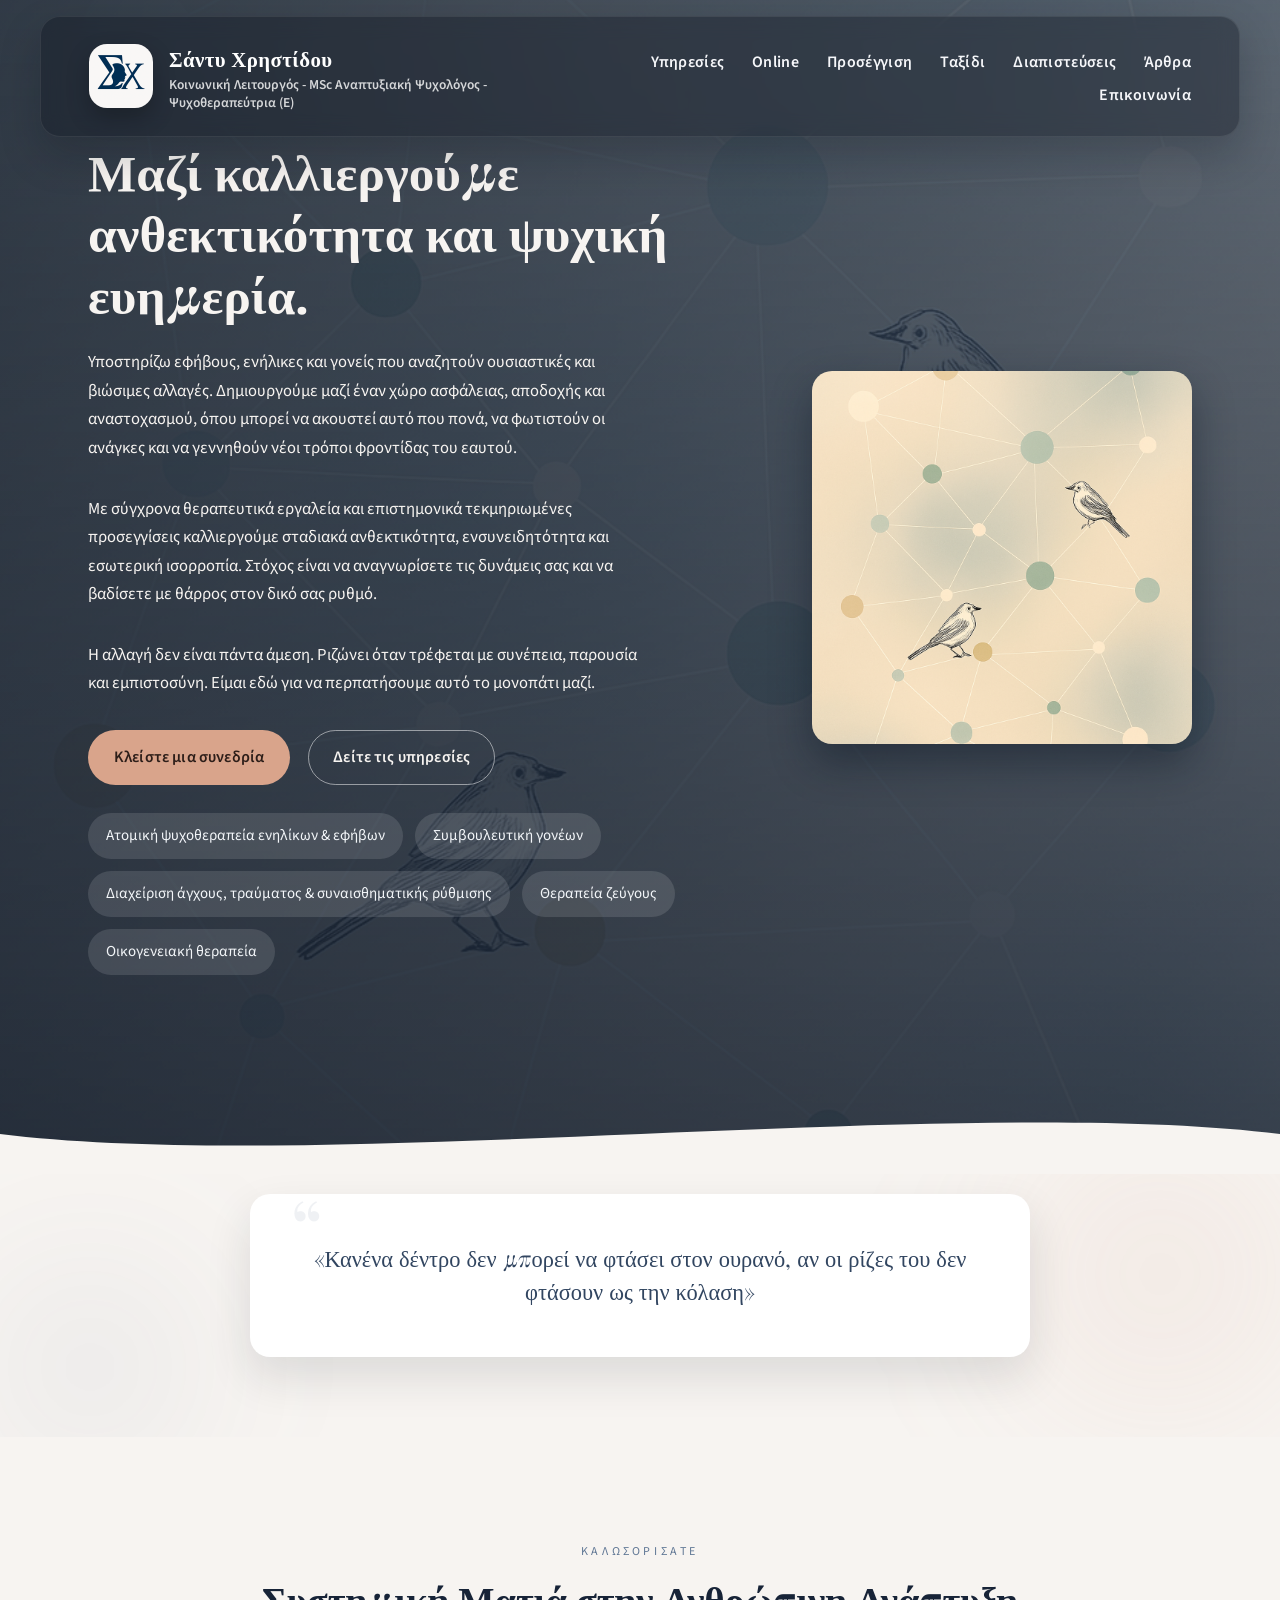
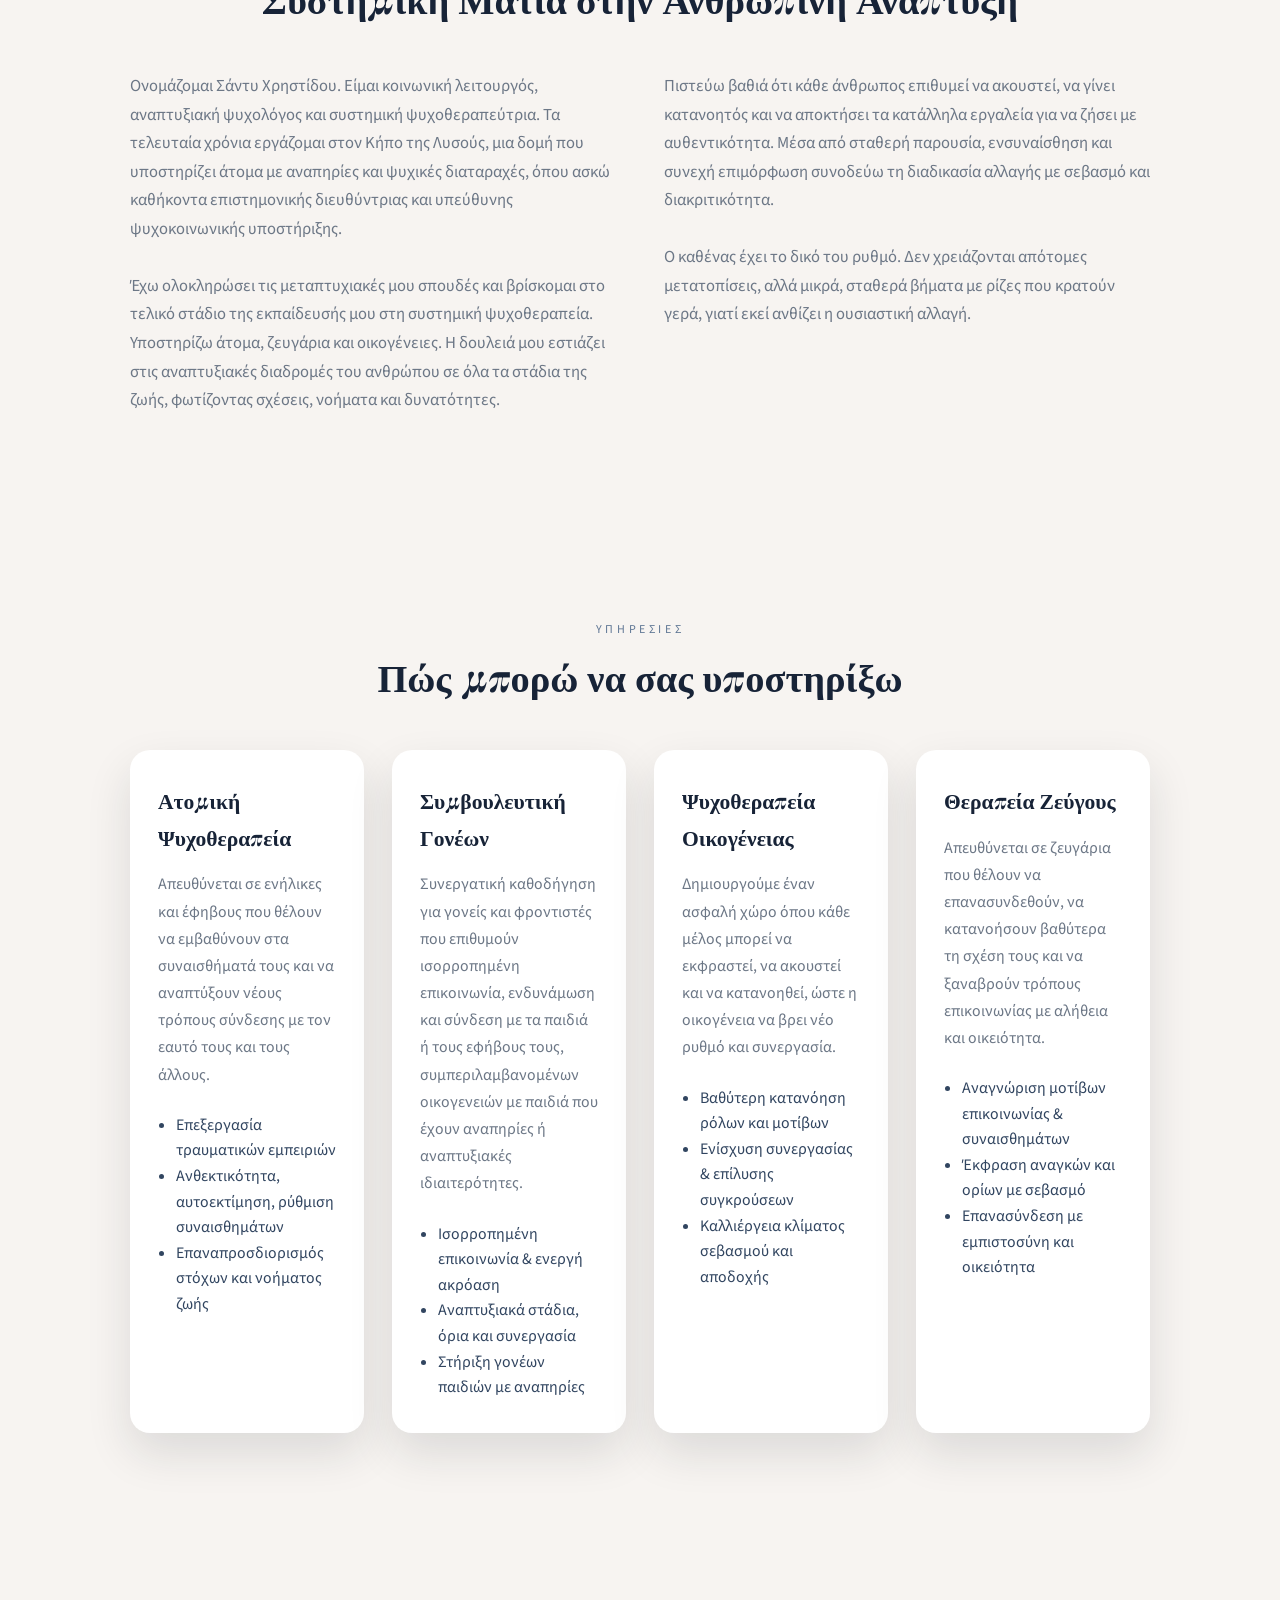
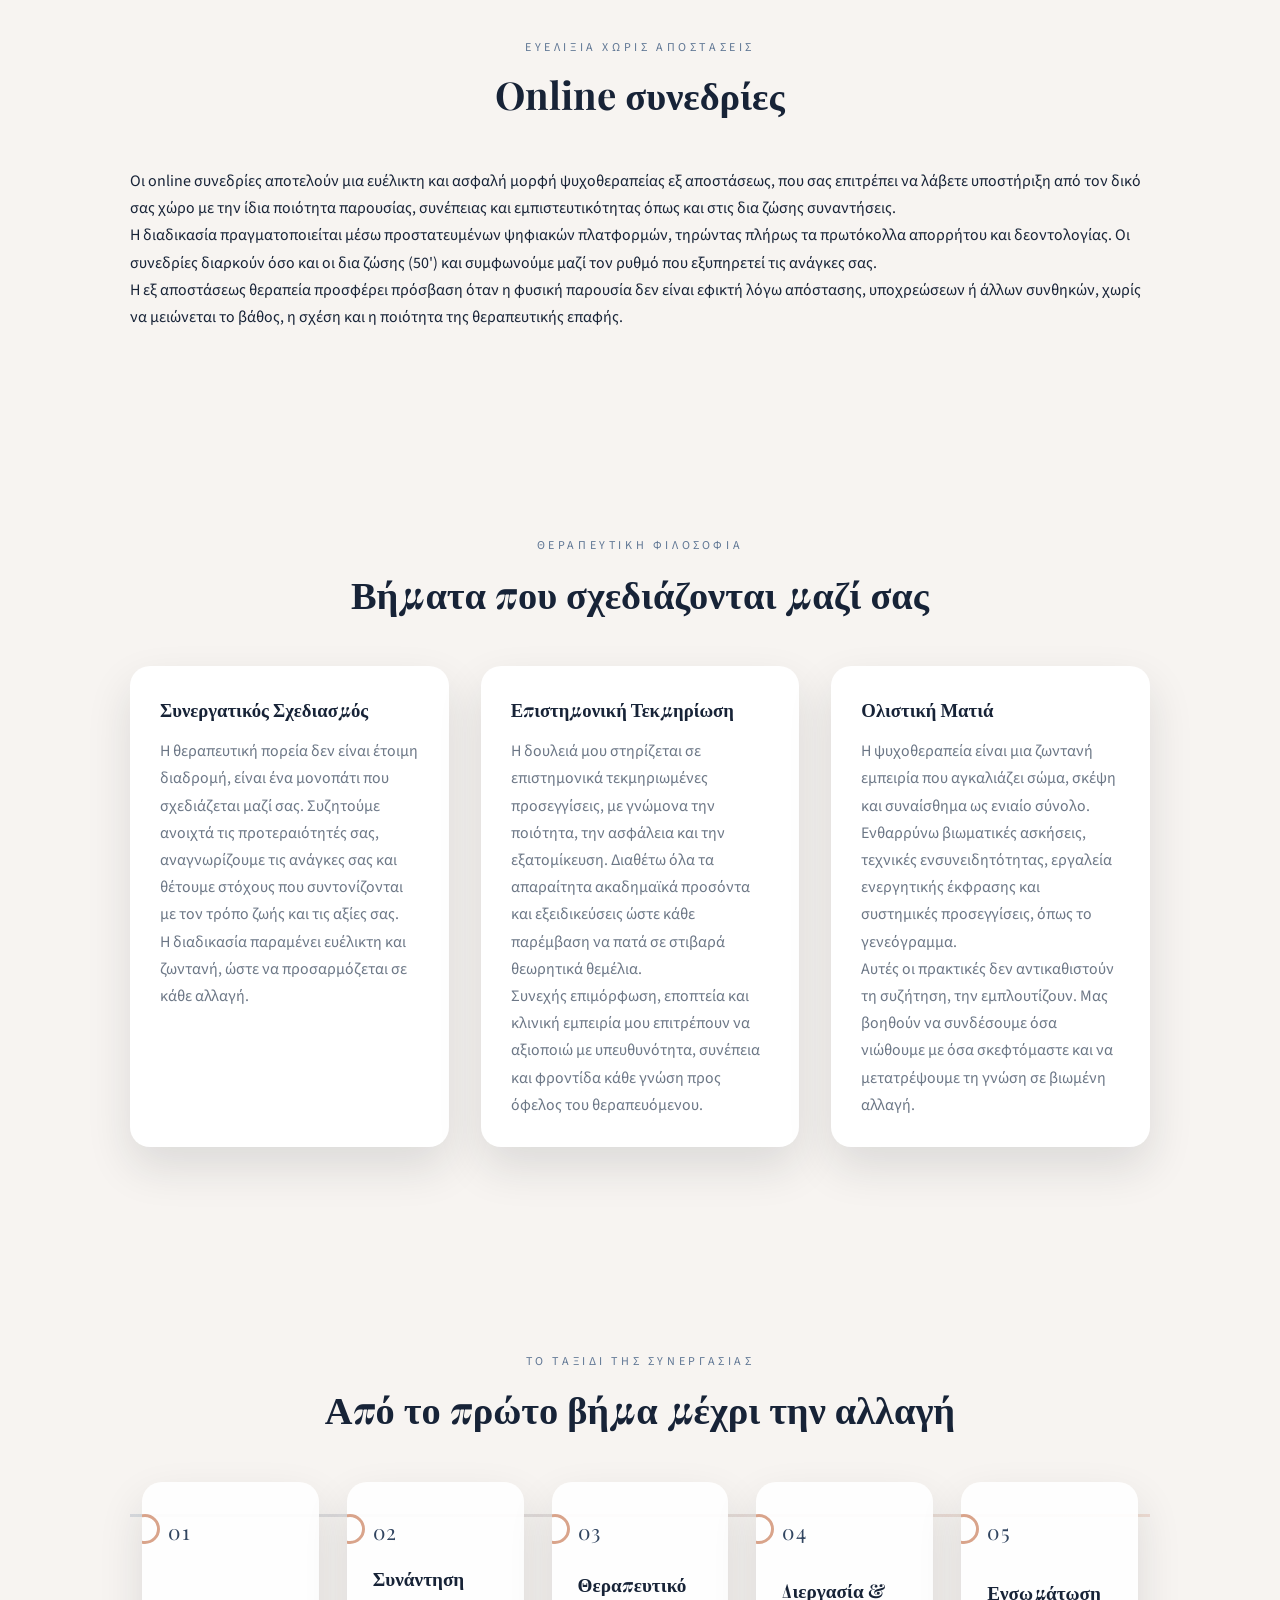
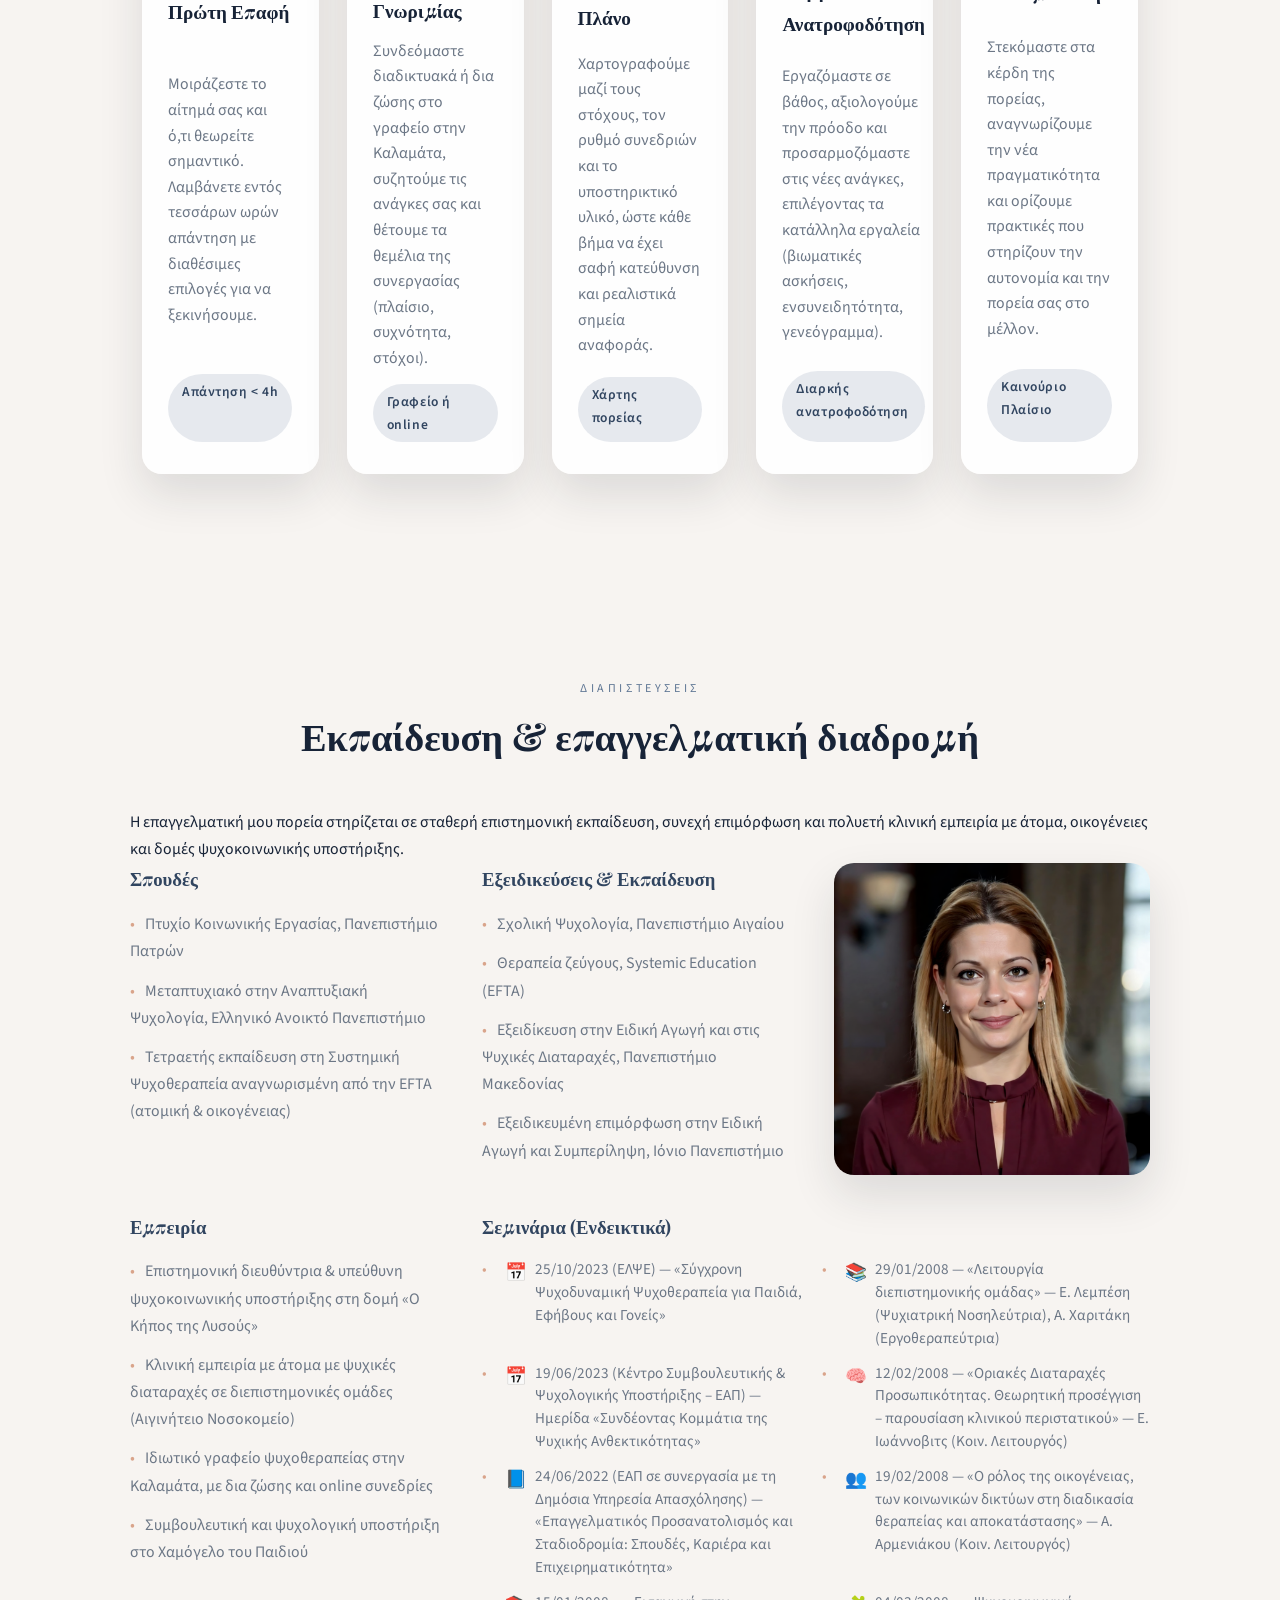
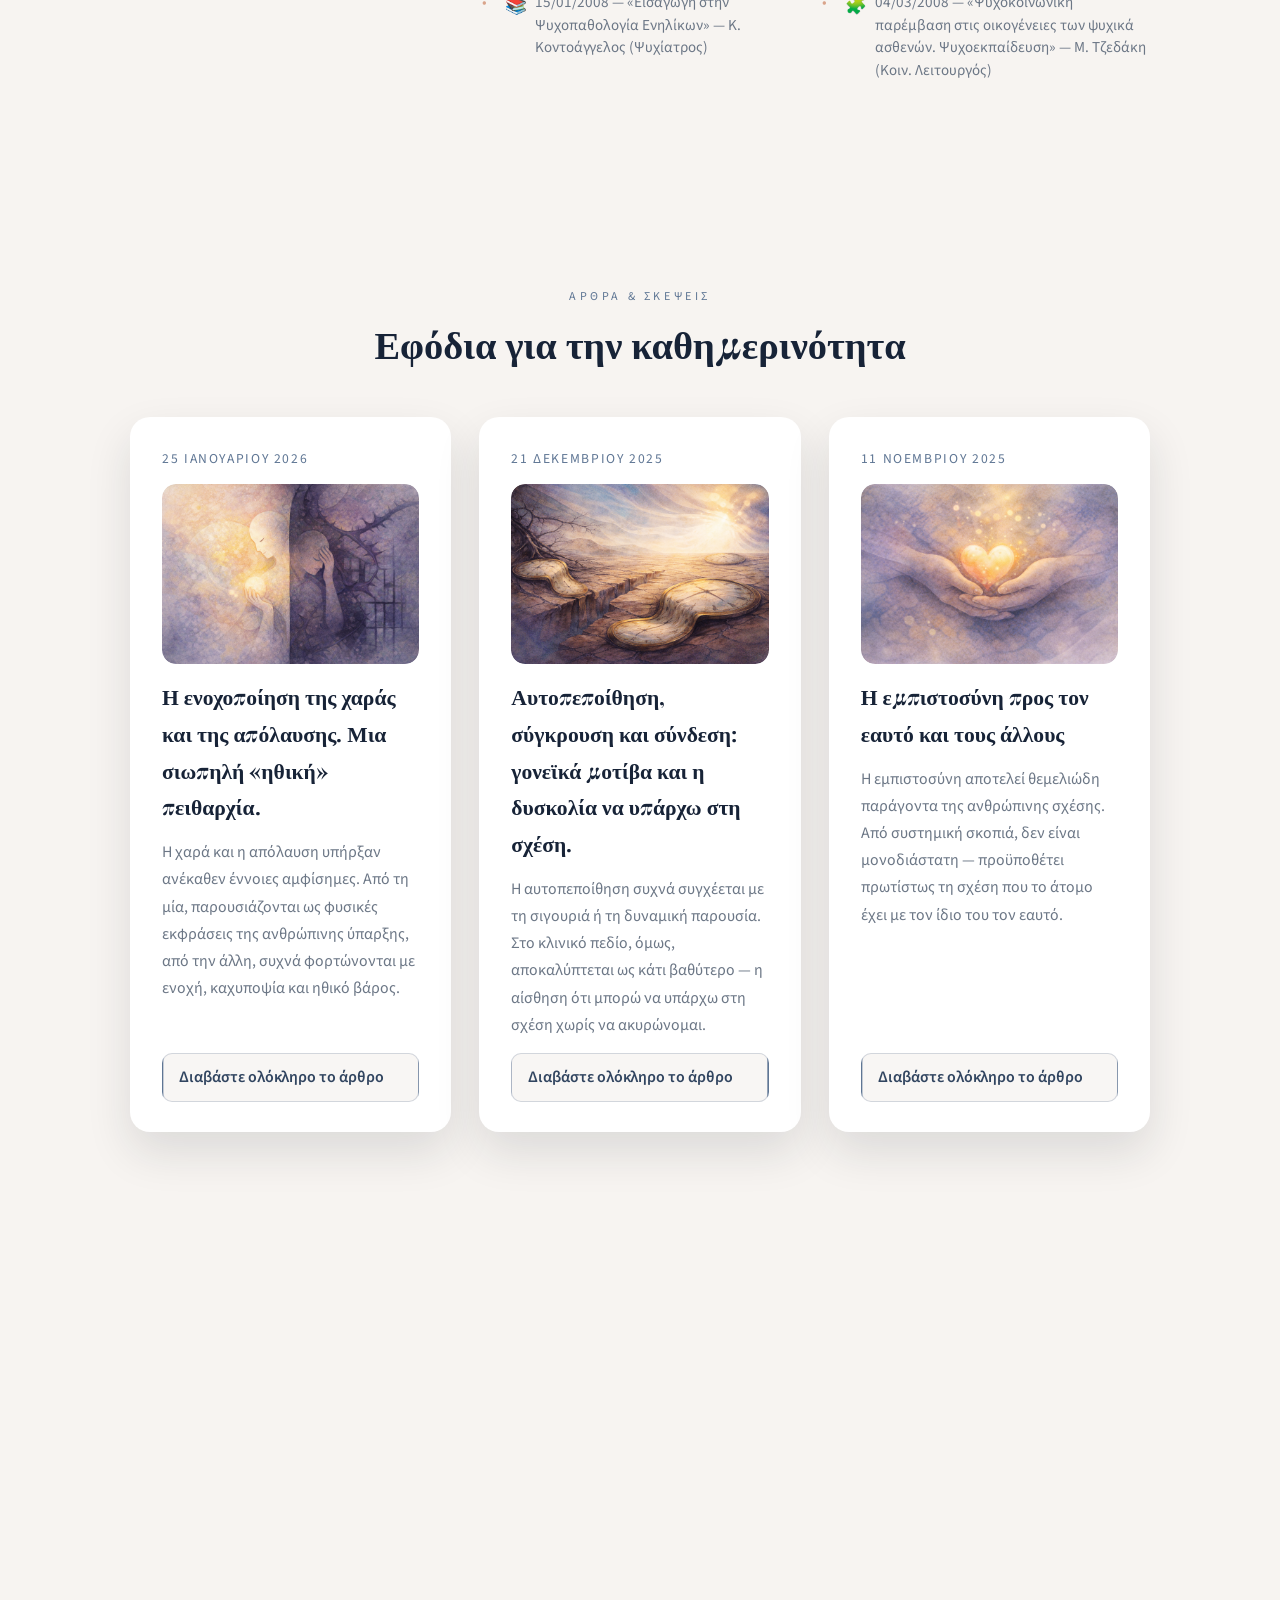
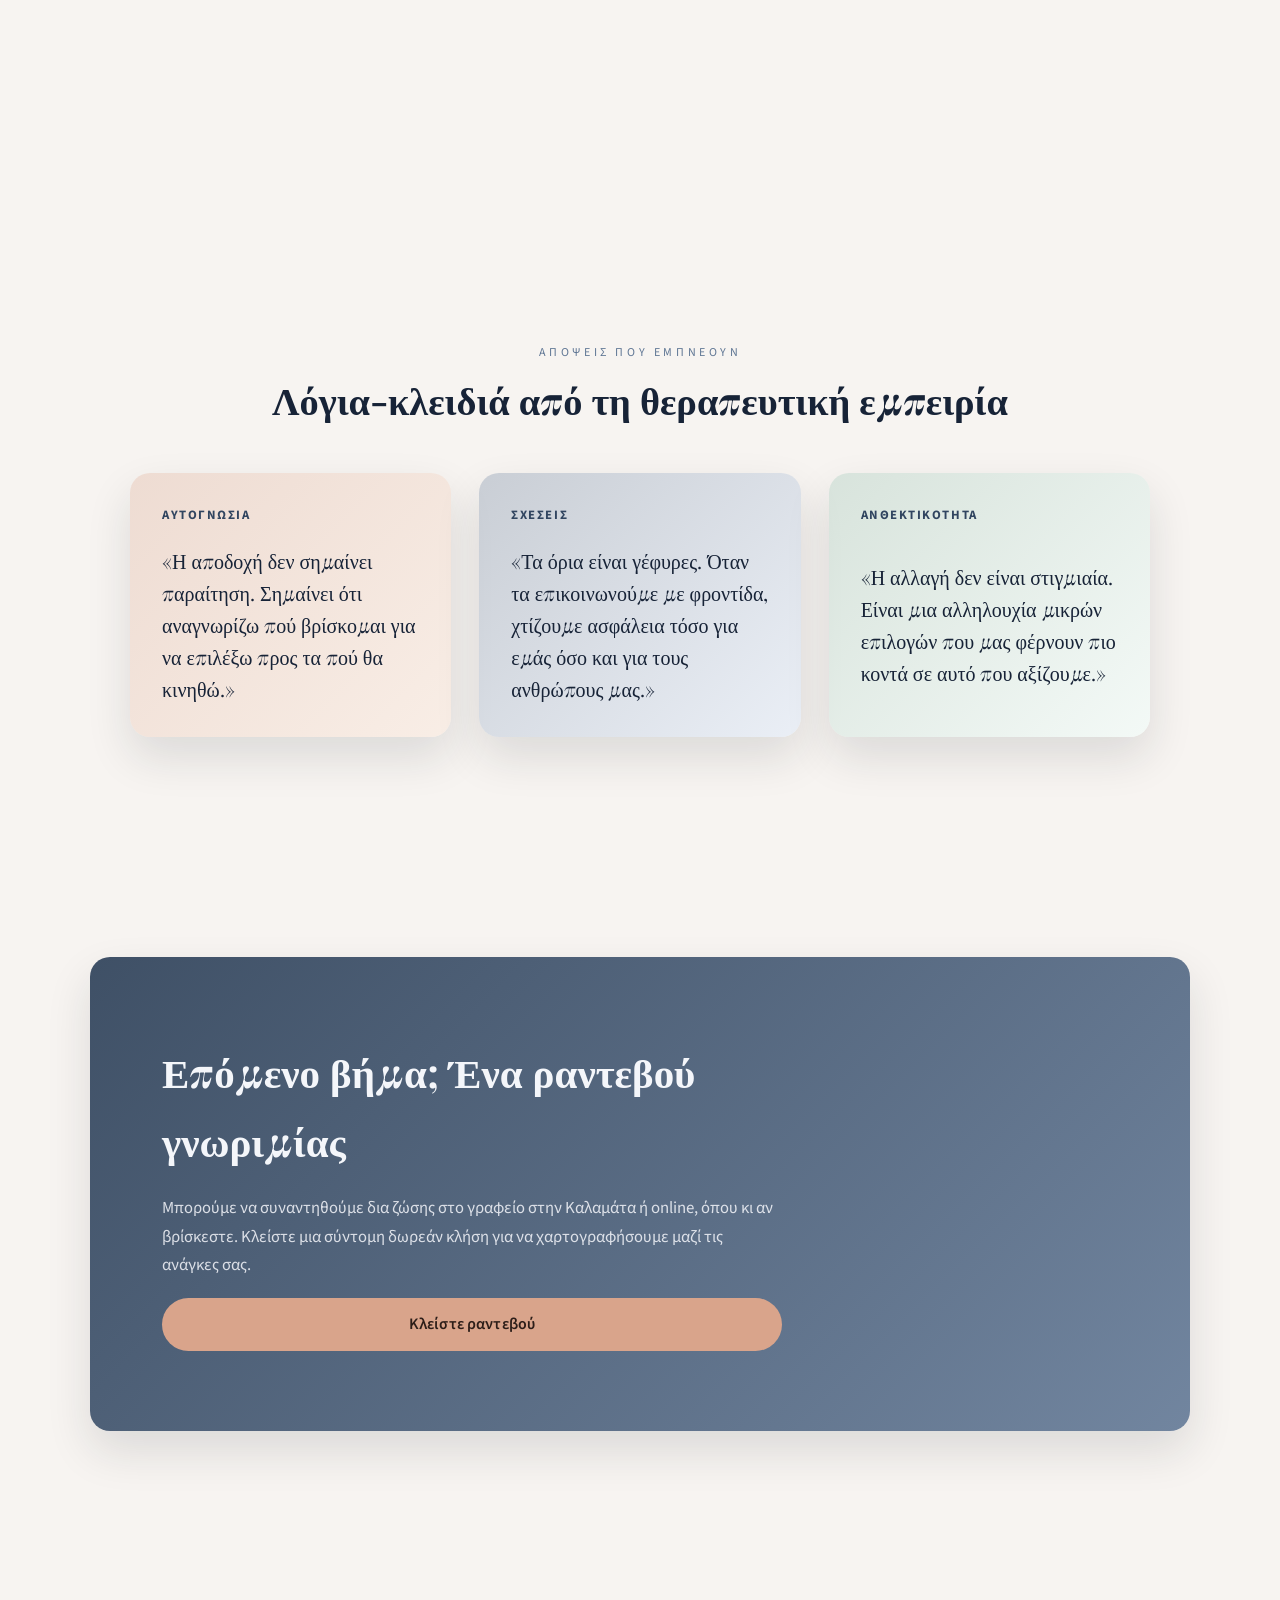
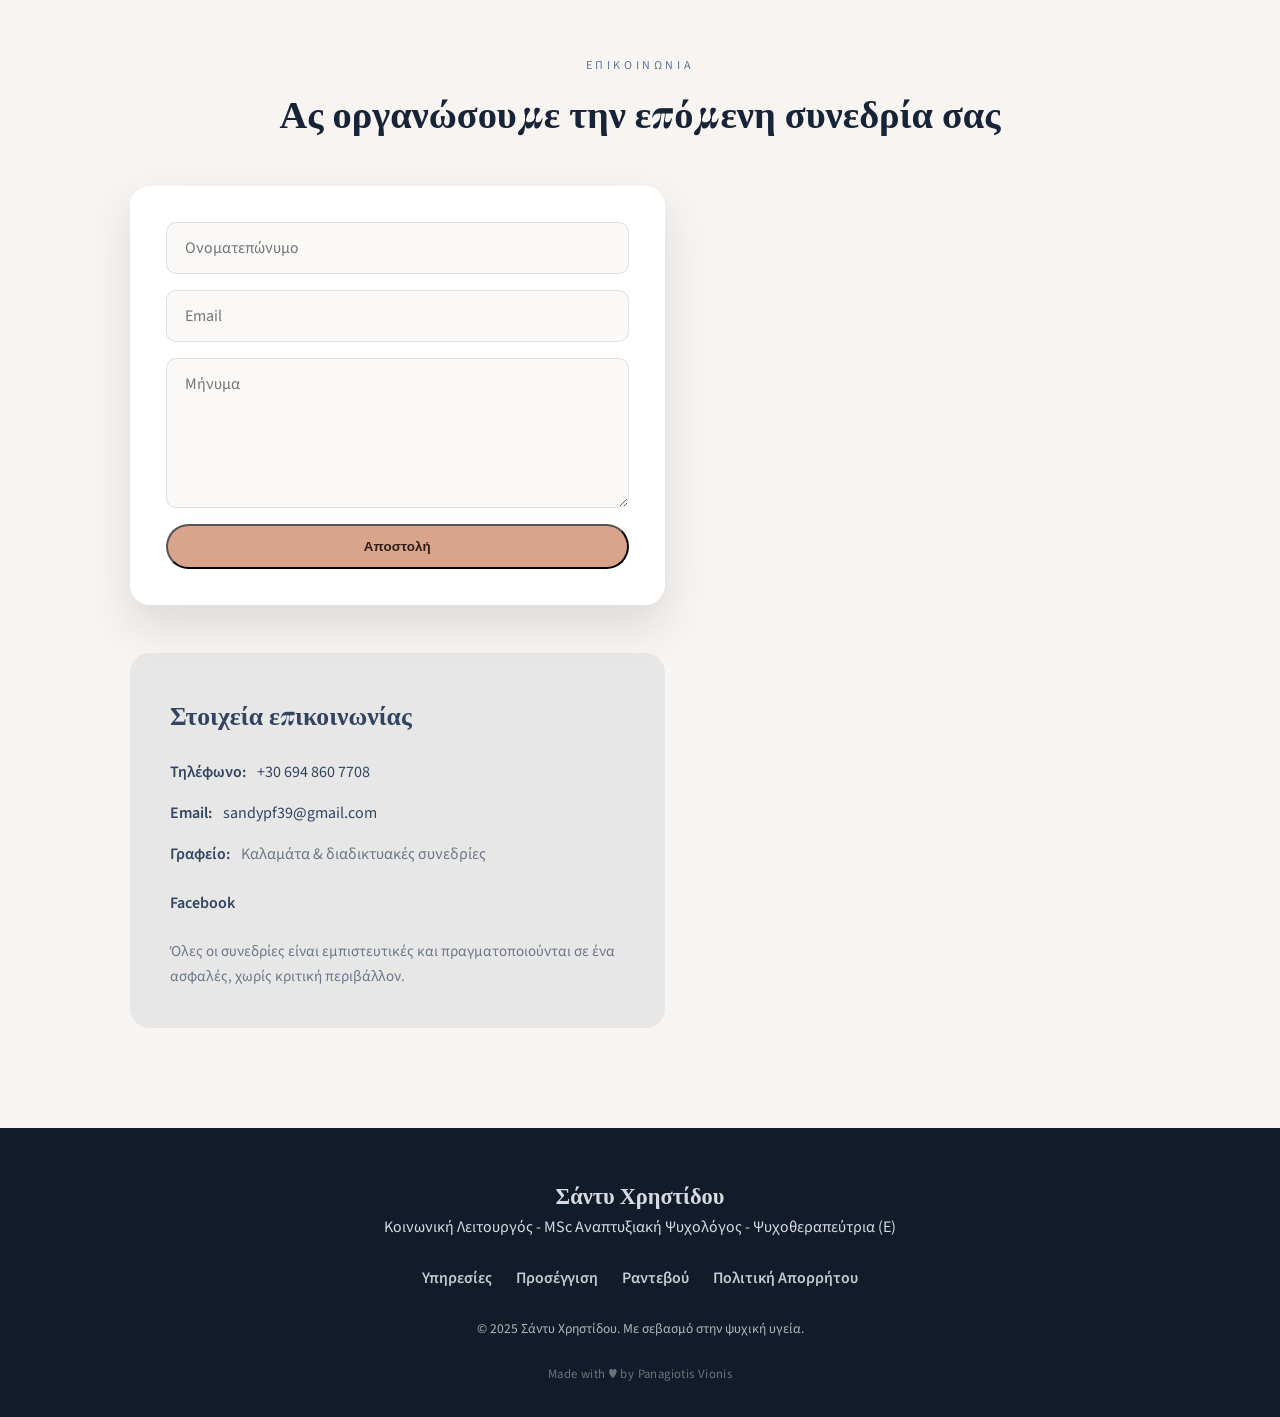
==== commit a388d3f4: "Set Formspree form ID Co-Authored-By: Claude Opus 5.5 <noreply@anthropic.com>" ====
--- a/index.html
+++ b/index.html
@@ -434,7 +434,7 @@
       <div class="contact-grid">
       <form
   id="contactForm"
-  action="https://formspree.io/f/YOUR_FORM_ID"
+  action="https://formspree.io/f/xzerwwkn"
   method="POST"
 >
   <input type="hidden" name="_subject" value="Νέο μήνυμα από τη φόρμα επικοινωνίας">
